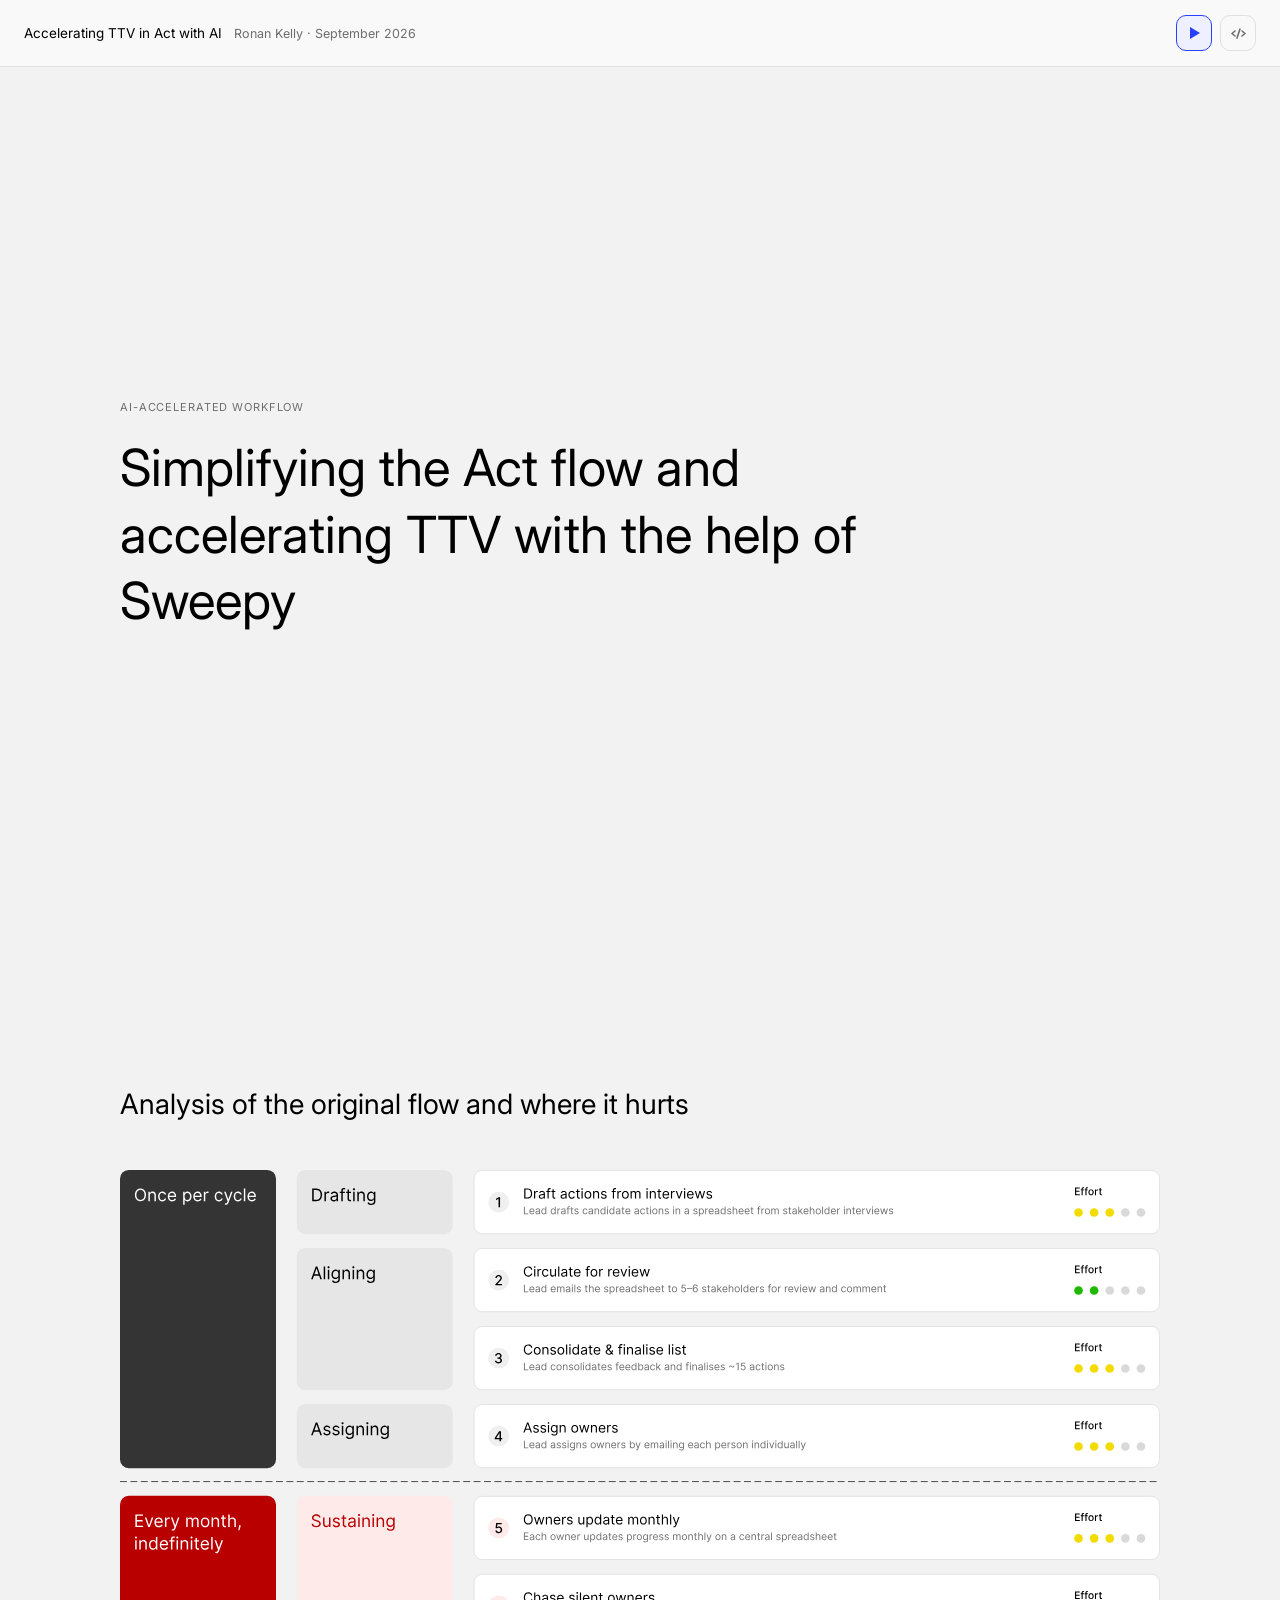
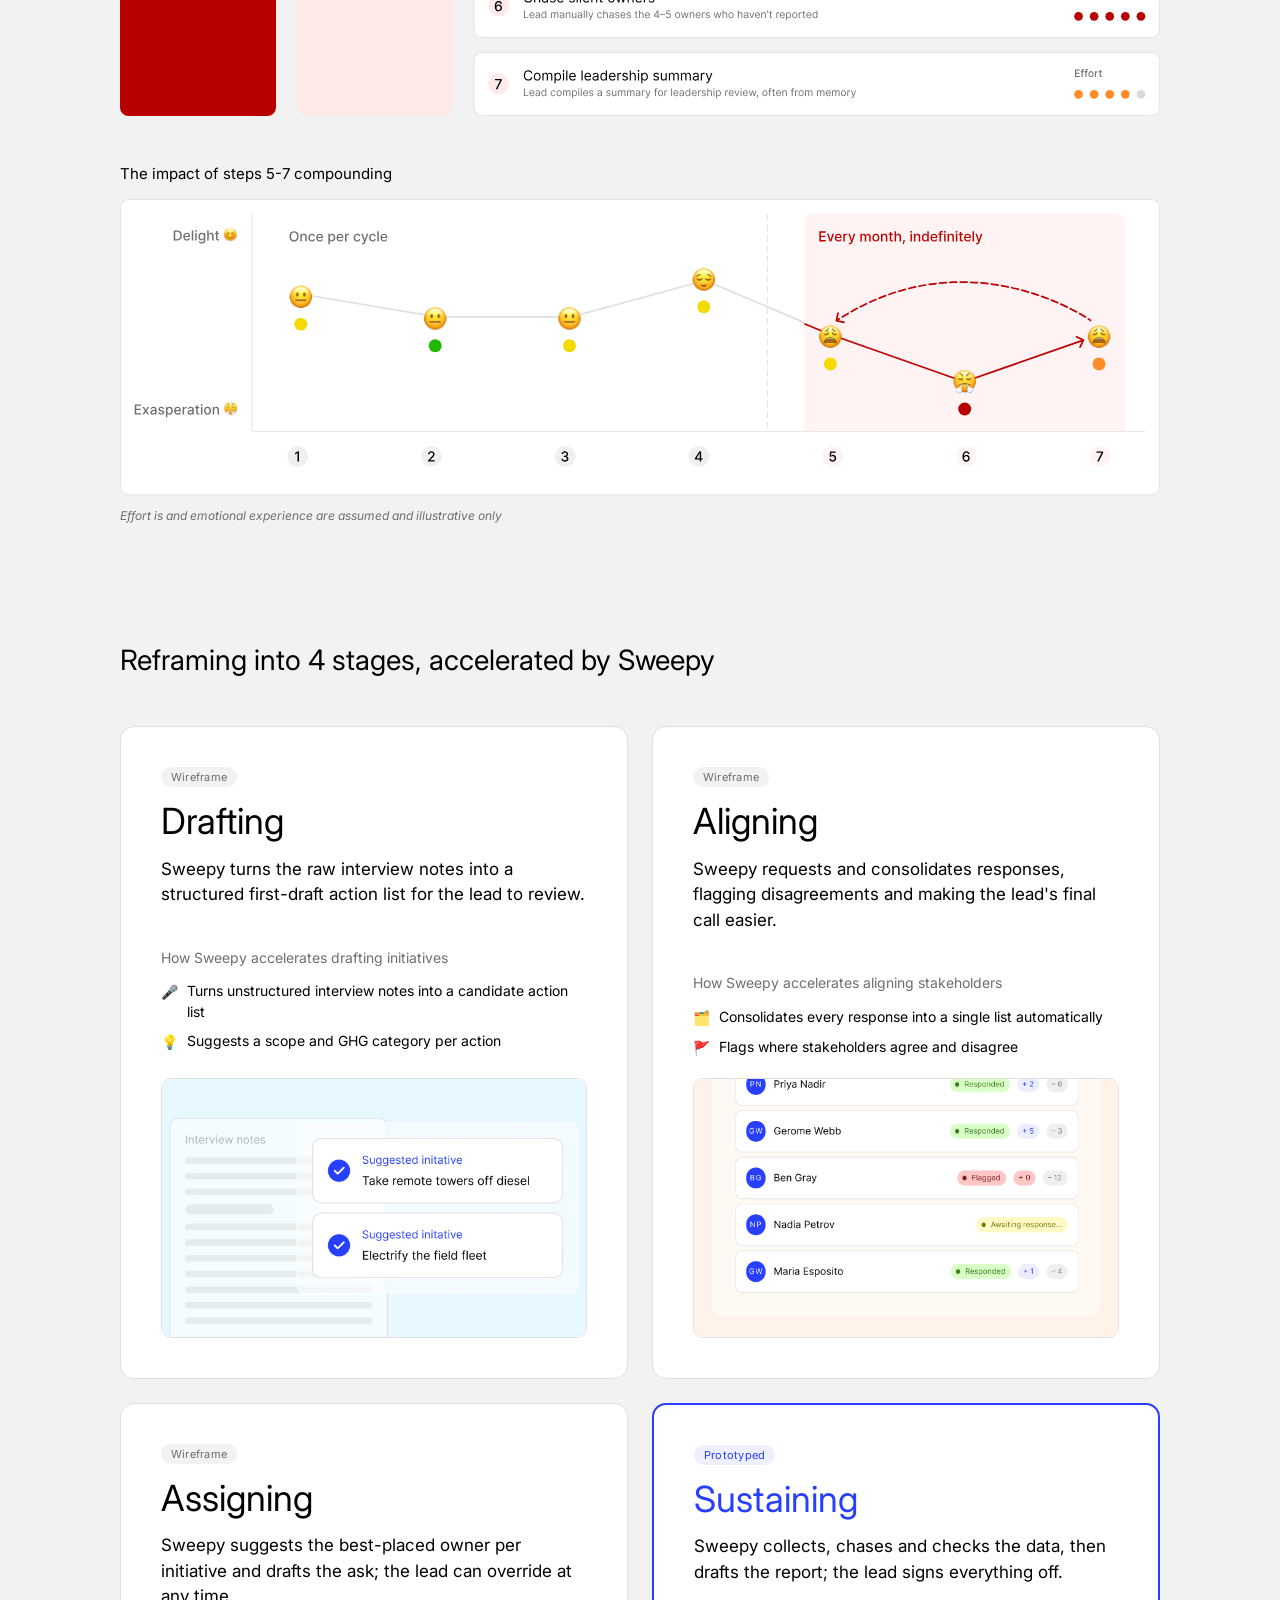
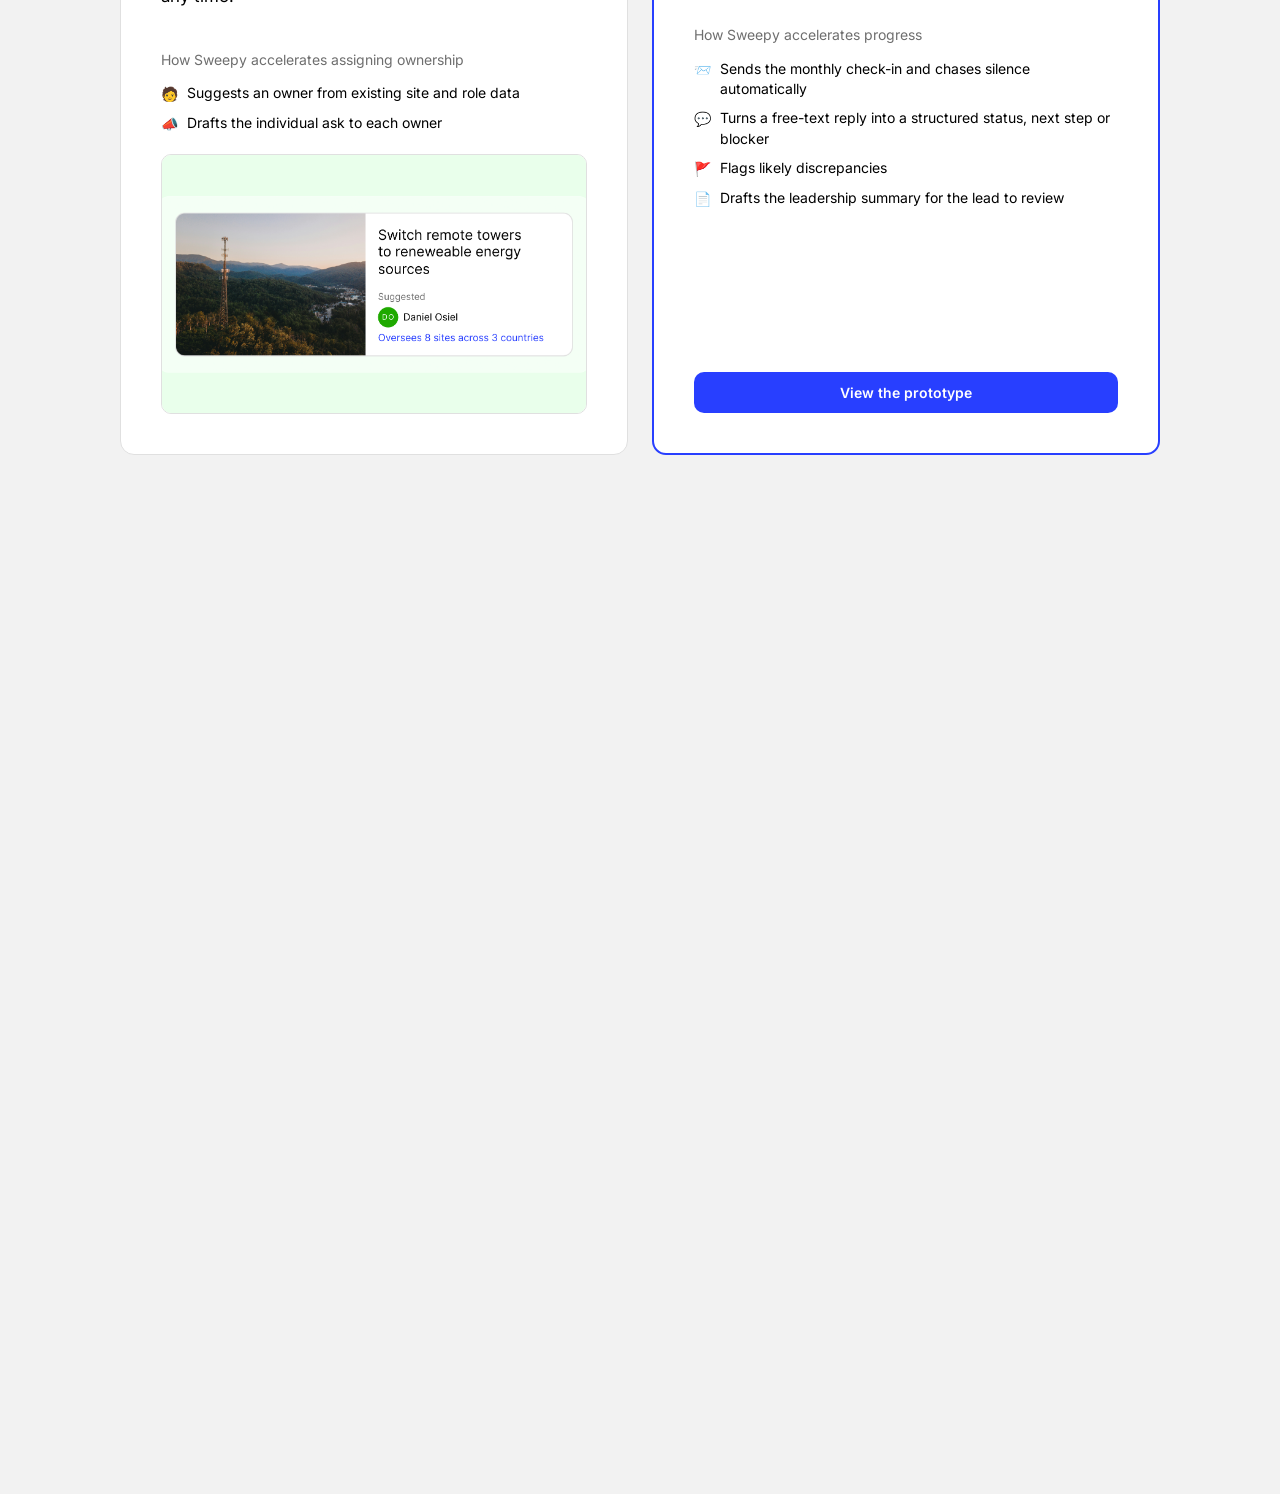
==== index.html @ 761dea65 "Show a too-small fallback for the prototype below 1050px The embedded prototype is a fixed two-colum" ====
<!DOCTYPE html>
<html lang="en">
<head>
<meta charset="UTF-8">
<meta name="viewport" content="width=device-width, initial-scale=1.0">
<title>Accelerating TTV in Act with AI</title>
<link rel="preconnect" href="https://fonts.googleapis.com">
<link rel="preconnect" href="https://fonts.gstatic.com" crossorigin>
<link href="https://fonts.googleapis.com/css2?family=Inter:ital,wght@0,400;0,500;0,700;1,400;1,700&display=swap" rel="stylesheet">
<link rel="stylesheet" href="css/act-view.css?v=fc20">
<style>
:root {
  --primary: #283fff;
  --primary-tint: #eef0ff;
  --black: #000;
  --text-subdued: #6e6e6e;
  --disabled: #bdbdbd;
  --border: #e0e0e0;
  --surface-subdued: #f2f2f2;
  --white: #fff;
  --grass-500: #008113;
  --crop-500: #9a6500;
  --fire-500: #b81f00;
  --fire-400: #ff4d2a;
  --fire-100: #fce6e2;
  --font: 'Inter', -apple-system, BlinkMacSystemFont, 'Helvetica Neue', Arial, sans-serif;
  --shadow-btn: 0 1px 2px rgba(0,0,0,.06);
  --shadow-pop: 0 16px 40px rgba(0,0,0,.10), 0 2px 8px rgba(0,0,0,.05);
  --header-h: 67px;
}

*, *::before, *::after { box-sizing: border-box; }
html { scroll-behavior: smooth; }
body {
  margin: 0;
  font-family: var(--font);
  color: var(--black);
  background: #f2f2f2;
  -webkit-font-smoothing: antialiased;
  padding-top: var(--header-h);
}
h1,h2,h3,h4,h5,h6 { margin: 0; font-weight: 400; }
p { margin: 0; }
ul, ol { margin: 0; padding: 0; }

/* ============================================================
   STICKY HEADER
============================================================ */
.site-header {
  position: fixed;
  top: 0; left: 0; right: 0;
  height: var(--header-h);
  background: #f9f9f9;
  border-bottom: 1px solid var(--border);
  z-index: 200;
  display: flex;
  align-items: center;
  justify-content: space-between;
  padding: 0 24px;
}
.header-left {
  display: flex;
  align-items: baseline;
  gap: 12px;
  min-width: 0;
}
.header-title {
  font-size: 13.5px;
  font-weight: 400;
  color: var(--black);
  white-space: nowrap;
}
.header-byline {
  font-size: 12.5px;
  color: var(--text-subdued);
  white-space: nowrap;
}
.header-right {
  display: flex;
  align-items: center;
  gap: 8px;
  flex: none;
}
.btn-icon {
  width: 36px;
  height: 36px;
  border-radius: 10px;
  border: 1.5px solid var(--border);
  background: transparent;
  color: var(--text-subdued);
  cursor: pointer;
  display: flex;
  align-items: center;
  justify-content: center;
  font-family: var(--font);
  transition: border-color .12s, background .12s, color .12s;
}
.btn-icon--active {
  border-color: var(--primary);
  color: var(--primary);
  background: var(--primary-tint);
}
.btn-icon--inactive {
  pointer-events: none;
  cursor: default;
}

/* ============================================================
   SECTION RHYTHM
============================================================ */
.section {
  padding: 120px 120px 120px;
}
.section-heading {
  font-size: 28px;
  line-height: 1.25;
  font-weight: 400;
  margin-bottom: 48px;
}
.eyebrow {
  font-size: 11px;
  font-weight: 400;
  letter-spacing: .08em;
  text-transform: uppercase;
  color: var(--text-subdued);
}

/* ============================================================
   HERO — 100vh, header is additive on top
============================================================ */
.section-hero {
  height: 100vh;
  display: flex;
  flex-direction: column;
  justify-content: center;
  padding-left: 120px;
  padding-right: 120px;
  overflow: hidden;
}
.hero-eyebrow {
  margin-bottom: 20px;
}
.hero-h1 {
  font-size: clamp(36px, 4vw, 58px);
  line-height: 1.3;
  font-weight: 400;
  max-width: 860px;
}
.hero-h1 em {
  font-style: italic;
}

/* ============================================================
   ANALYSIS SECTION
============================================================ */
.steps-grid {
  display: grid;
  grid-template-columns: 136px 1fr;
  gap: 10px 20px;
  align-items: stretch;
}

/* Swimlane blocks */
.swim-block {
  border-radius: 10px;
  padding: 14px 10px;
  display: flex;
  flex-direction: column;
  min-height: 0;
}
.swim-block--once {
  background: #1c1c1e;
  color: var(--white);
}
.swim-block--repeat {
  background: var(--fire-500);
  color: var(--white);
}
.swim-label {
  font-size: 10.5px;
  font-weight: 400;
  letter-spacing: .05em;
  text-transform: uppercase;
  line-height: 1.4;
  opacity: .85;
  margin-bottom: 8px;
}
.swim-subs {
  flex: 1;
  display: flex;
  flex-direction: column;
  gap: 4px;
}
.swim-sub {
  background: rgba(255,255,255,.13);
  border-radius: 6px;
  padding: 6px 8px;
  font-size: 11.5px;
  font-weight: 600;
  color: rgba(255,255,255,.9);
  display: flex;
  align-items: center;
}
.swim-sub--1 { flex: 1; }
.swim-sub--2 { flex: 2; }
.swim-sub--3 { flex: 3; }
.swim-sub--sustain {
  background: var(--fire-100);
  color: var(--fire-500);
}

/* Step list */
.step-col {
  display: flex;
  flex-direction: column;
  gap: 8px;
}
.step-row {
  display: grid;
  grid-template-columns: 26px 1fr auto;
  align-items: center;
  gap: 12px;
  padding: 14px 16px;
  border: 1px solid var(--border);
  border-radius: 10px;
  background: var(--white);
}
.step-num {
  width: 26px;
  height: 26px;
  border-radius: 999px;
  background: var(--surface-subdued);
  display: inline-flex;
  align-items: center;
  justify-content: center;
  font-size: 12px;
  font-weight: 400;
  flex: none;
}
.step-title {
  font-size: 13.5px;
  font-weight: 400;
  line-height: 1.3;
}
.step-desc {
  font-size: 12.5px;
  color: var(--text-subdued);
  margin-top: 2px;
  line-height: 1.4;
}
.step-effort {
  display: flex;
  flex-direction: column;
  align-items: flex-end;
  gap: 5px;
  flex: none;
}
.effort-label {
  font-size: 10px;
  font-weight: 400;
  letter-spacing: .06em;
  text-transform: uppercase;
  color: var(--text-subdued);
}
.effort-dots {
  display: flex;
  gap: 3px;
  align-items: center;
}
.ed {
  width: 8px;
  height: 8px;
  border-radius: 999px;
  display: inline-block;
}
.ed-empty { background: var(--disabled); }

/* Chart */
.chart-section { margin-top: 48px; }
.chart-heading {
  font-size: 15px;
  font-weight: 400;
  margin-bottom: 16px;
}
.chart-caption {
  font-size: 12px;
  color: var(--text-subdued);
  margin-top: 12px;
  font-style: italic;
}
.emotion-chart { width: 100%; height: auto; display: block; overflow: visible; }

/* ============================================================
   REFRAME SECTION
============================================================ */
.stage-cards {
  display: grid;
  grid-template-columns: repeat(2, 1fr);
  gap: 24px;
}
.stage-card {
  display: flex;
  flex-direction: column;
  gap: 14px;
  border: 1px solid var(--border);
  border-radius: 14px;
  padding: 40px;
  background: var(--white);
}
.stage-card--sustain {
  border-color: var(--primary);
  border-width: 2px;
}
.card-tag {
  display: inline-block;
  padding: 3px 10px;
  border-radius: 999px;
  font-size: 11px;
  font-weight: 400;
  letter-spacing: .02em;
  align-self: flex-start;
}
.card-tag--wireframe {
  background: var(--surface-subdued);
  color: var(--text-subdued);
}
.card-tag--prototyped {
  background: var(--primary-tint);
  color: var(--primary);
}
.card-title {
  font-size: 36px;
  font-weight: 400;
  line-height: 1.15;
}
.card-title--sustain { color: var(--primary); }
.card-desc {
  font-size: 17px;
  line-height: 1.5;
  color: var(--black);
}
.card-caption {
  font-size: 14px;
  color: var(--text-subdued);
  line-height: 1.4;
  margin-top: 26px; /* flex gap(14px) + 26px = 40px from description */
}
.accel-list {
  list-style: none;
  display: flex;
  flex-direction: column;
  gap: 9px;
  flex: 1;
}
.accel-list li {
  display: flex;
  align-items: flex-start;
  gap: 9px;
  font-size: 14px;
  line-height: 1.45;
}
.accel-list li .icon { flex: none; line-height: 1.5; }
.card-fragment {
  border: 1px solid var(--border);
  border-radius: 10px;
  overflow: hidden;
  width: 100%;
  height: 260px;
  margin-top: 6px; /* flex gap(14px) + 6px = 20px from accel-list */
}
.card-fragment img {
  width: 100%;
  height: 100%;
  object-fit: cover;
  object-position: top;
  display: block;
}
.btn-view-proto {
  font-family: var(--font);
  font-size: 14px;
  font-weight: 600;
  background: var(--primary);
  color: var(--white);
  border: none;
  border-radius: 10px;
  padding: 12px 20px;
  cursor: pointer;
  width: 100%;
  margin-top: auto;
  transition: filter .12s;
}
.btn-view-proto:hover { filter: brightness(1.12); }

/* ============================================================
   BROWSER CHROME CONTAINER
============================================================ */
.section-prototype {
  /* wider L/R padding narrows the browser; tighter top/bottom gives it more height */
  padding: calc(var(--header-h) + 24px) 100px 24px;
}
.browser-container {
  display: flex;
  flex-direction: column;
  border: 1px solid #c7cad1;
  border-radius: 14px;
  overflow: hidden;
  box-shadow: var(--shadow-pop), 0 0 30px rgba(0, 0, 0, 0.15);
  height: calc(100vh - var(--header-h) - 48px);
  will-change: transform, opacity;
}
@media (prefers-reduced-motion: reduce) {
  .browser-container {
    opacity: 1 !important;
    transform: none !important;
  }
}
.browser-chrome-bar {
  display: flex;
  align-items: center;
  gap: 12px;
  padding: 10px 16px;
  background: #ececee;
  border-bottom: 1px solid #d5d7db;
}
.traffic-lights { display: flex; gap: 7px; flex: none; }
.tdot {
  width: 11px;
  height: 11px;
  border-radius: 999px;
  display: inline-block;
}
.tdot-r { background: #ff5f56; }
.tdot-y { background: #ffbd2e; }
.tdot-g { background: #27c93f; }
.chrome-divider { width: 1px; height: 16px; background: #d5d7db; flex: none; }
.chrome-nav-btn {
  width: 26px;
  height: 26px;
  border-radius: 999px;
  border: none;
  background: transparent;
  color: #8a8d93;
  cursor: default;
  display: flex;
  align-items: center;
  justify-content: center;
  font-size: 13px;
  flex: none;
}
.chrome-url-bar {
  flex: 1;
  max-width: 400px;
  margin: 0 auto;
  background: var(--white);
  border: 1px solid #d5d7db;
  border-radius: 999px;
  padding: 5px 14px;
  font-size: 12px;
  color: var(--text-subdued);
  font-family: var(--font);
  display: flex;
  align-items: center;
  gap: 7px;
}
.chrome-actions {
  display: flex;
  align-items: center;
  gap: 2px;
  flex: none;
  color: #8a8d93;
}
.chrome-action-btn {
  width: 28px;
  height: 28px;
  display: flex;
  align-items: center;
  justify-content: center;
  border-radius: 6px;
  color: #8a8d93;
  font-size: 14px;
  cursor: default;
}
.browser-body-placeholder {
  flex: 1;
  min-height: 0;
  overflow-y: auto;
  background: #f6f6f7;
  width: 100%;
}

/* Too-small fallback: the prototype is a fixed two-column layout, so below 1050px
   we swap the browser chrome for an outlined box (same 14px rounding, 1px white
   outline, no fill) with a centred prompt. Toggled with .browser-container in the
   1050px media query below; the scroll-reveal JS also bails out at that width. */
.browser-toosmall {
  display: none;
  align-items: center;
  justify-content: center;
  text-align: center;
  height: calc(100vh - var(--header-h) - 48px);
  border: 1px solid #fff;
  border-radius: 14px;
  background: none;
  padding: 24px;
}
.browser-toosmall p {
  font-family: var(--font);
  font-weight: 400;
  font-size: 14px;
  color: #fff;
}
@media (max-width: 1050px) {
  .browser-container { display: none; }
  .browser-toosmall { display: flex; }
  .section-prototype { padding: calc(var(--header-h) + 24px) 24px 24px; }
}

/* Tighten the gap between analysis and reframe sections to half */
#section-analysis { padding-bottom: 60px; }
#section-reframe  { padding-top: 60px; }

/* Analysis image — cancel the section's horizontal padding so only the
   image's own internal whitespace acts as the visual margin */
.analysis-img {
  display: block;
  width: calc(100% + 240px);
  margin-left: -120px;
}
.section-img {
  display: block;
  width: 100%;
}

/* ============================================================
   RESPONSIVE
============================================================ */
@media (max-width: 1200px) {
  .section { padding: 80px 60px 80px; }
  .section-hero { padding-left: 60px; padding-right: 60px; }
  .analysis-img { width: calc(100% + 120px); margin-left: -60px; }
}
@media (max-width: 960px) {
  .section { padding: 60px 32px 60px; }
  .analysis-img { width: calc(100% + 64px); margin-left: -32px; }
  .section-hero { padding-left: 32px; padding-right: 32px; }
  .steps-grid { grid-template-columns: 1fr; }
  .swim-block { display: none; }
}
@media (max-width: 700px) {
  .stage-cards { grid-template-columns: 1fr; }
}
@media (max-width: 600px) {
  .header-byline { display: none; }
  .header-title { font-size: 12.5px; }
  .analysis-img { width: calc(100% + 40px); margin-left: -20px; }
  .section { padding: 48px 20px 48px; }
  .section-hero { padding-left: 20px; padding-right: 20px; }
}
</style>
</head>
<body>

<!-- ============================================================
     STICKY HEADER
============================================================ -->
<header class="site-header">
  <div class="header-left">
    <span class="header-title">Accelerating TTV in Act with AI</span>
    <span class="header-byline">Ronan Kelly · September 2026</span>
  </div>
  <div class="header-right">
    <button class="btn-icon btn-icon--active" id="btn-play" aria-label="Scroll to top">
      <svg width="14" height="14" viewBox="0 0 14 14" fill="currentColor">
        <polygon points="3,1 13,7 3,13"/>
      </svg>
    </button>
    <a href="repo.html" class="btn-icon" title="Repo" aria-label="View code repository">
      <svg width="15" height="15" viewBox="0 0 15 15" fill="none" stroke="currentColor" stroke-width="1.6" stroke-linecap="round" stroke-linejoin="round">
        <polyline points="4,5 1,7.5 4,10"/>
        <polyline points="11,5 14,7.5 11,10"/>
        <line x1="9" y1="3" x2="6" y2="12"/>
      </svg>
    </a>
  </div>
</header>

<!-- ============================================================
     HERO
============================================================ -->
<section class="section-hero">
  <p class="eyebrow hero-eyebrow">AI-accelerated workflow</p>
  <h1 class="hero-h1">Simplifying the Act flow and accelerating TTV with the help of Sweepy</h1>
</section>

<!-- ============================================================
     ANALYSIS OF THE ORIGINAL FLOW
============================================================ -->
<section class="section" id="section-analysis">
  <h2 class="section-heading">Analysis of the original flow and where it hurts</h2>
  <img src="build%20images/Swimlanes.svg" alt="Analysis of the original flow — swimlane and step list" class="section-img">

  <div class="steps-grid" style="display:none">

    <!-- Swimlane — Once per cycle (steps 1–4) -->
    <div class="swim-block swim-block--once">
      <div class="swim-label">Once per cycle</div>
      <div class="swim-subs">
        <div class="swim-sub swim-sub--1">Drafting</div>
        <div class="swim-sub swim-sub--2">Aligning</div>
        <div class="swim-sub swim-sub--1">Assigning</div>
      </div>
    </div>

    <!-- Steps 1–4 -->
    <div class="step-col">
      <div class="step-row">
        <span class="step-num">1</span>
        <div>
          <div class="step-title">Draft actions from interviews</div>
          <div class="step-desc">Lead drafts candidate actions in a spreadsheet from stakeholder interviews</div>
        </div>
        <div class="step-effort">
          <span class="effort-label">Effort</span>
          <div class="effort-dots">
            <span class="ed" style="background:var(--crop-500)"></span>
            <span class="ed" style="background:var(--crop-500)"></span>
            <span class="ed" style="background:var(--crop-500)"></span>
            <span class="ed ed-empty"></span>
            <span class="ed ed-empty"></span>
          </div>
        </div>
      </div>
      <div class="step-row">
        <span class="step-num">2</span>
        <div>
          <div class="step-title">Circulate for review</div>
          <div class="step-desc">Lead emails the spreadsheet to 5–6 stakeholders for review and comment</div>
        </div>
        <div class="step-effort">
          <span class="effort-label">Effort</span>
          <div class="effort-dots">
            <span class="ed" style="background:var(--grass-500)"></span>
            <span class="ed" style="background:var(--grass-500)"></span>
            <span class="ed ed-empty"></span>
            <span class="ed ed-empty"></span>
            <span class="ed ed-empty"></span>
          </div>
        </div>
      </div>
      <div class="step-row">
        <span class="step-num">3</span>
        <div>
          <div class="step-title">Consolidate &amp; finalise list</div>
          <div class="step-desc">Lead consolidates feedback and finalises ~15 actions</div>
        </div>
        <div class="step-effort">
          <span class="effort-label">Effort</span>
          <div class="effort-dots">
            <span class="ed" style="background:var(--crop-500)"></span>
            <span class="ed" style="background:var(--crop-500)"></span>
            <span class="ed" style="background:var(--crop-500)"></span>
            <span class="ed ed-empty"></span>
            <span class="ed ed-empty"></span>
          </div>
        </div>
      </div>
      <div class="step-row">
        <span class="step-num">4</span>
        <div>
          <div class="step-title">Assign owners</div>
          <div class="step-desc">Lead assigns owners by emailing each person individually</div>
        </div>
        <div class="step-effort">
          <span class="effort-label">Effort</span>
          <div class="effort-dots">
            <span class="ed" style="background:var(--grass-500)"></span>
            <span class="ed" style="background:var(--grass-500)"></span>
            <span class="ed ed-empty"></span>
            <span class="ed ed-empty"></span>
            <span class="ed ed-empty"></span>
          </div>
        </div>
      </div>
    </div>

    <!-- Swimlane — Every month, indefinitely (steps 5–7) -->
    <div class="swim-block swim-block--repeat">
      <div class="swim-label">Every month, indefinitely</div>
      <div class="swim-subs">
        <div class="swim-sub swim-sub--3 swim-sub--sustain">Sustaining</div>
      </div>
    </div>

    <!-- Steps 5–7 -->
    <div class="step-col">
      <div class="step-row">
        <span class="step-num">5</span>
        <div>
          <div class="step-title">Owners update monthly</div>
          <div class="step-desc">Each owner updates progress monthly on a central spreadsheet</div>
        </div>
        <div class="step-effort">
          <span class="effort-label">Effort</span>
          <div class="effort-dots">
            <span class="ed" style="background:var(--grass-500)"></span>
            <span class="ed" style="background:var(--grass-500)"></span>
            <span class="ed ed-empty"></span>
            <span class="ed ed-empty"></span>
            <span class="ed ed-empty"></span>
          </div>
        </div>
      </div>
      <div class="step-row">
        <span class="step-num">6</span>
        <div>
          <div class="step-title">Chase silent owners</div>
          <div class="step-desc">Lead manually chases the 4–5 owners who haven't reported</div>
        </div>
        <div class="step-effort">
          <span class="effort-label">Effort</span>
          <div class="effort-dots">
            <span class="ed" style="background:var(--fire-500)"></span>
            <span class="ed" style="background:var(--fire-500)"></span>
            <span class="ed" style="background:var(--fire-500)"></span>
            <span class="ed" style="background:var(--fire-500)"></span>
            <span class="ed" style="background:var(--fire-500)"></span>
          </div>
        </div>
      </div>
      <div class="step-row">
        <span class="step-num">7</span>
        <div>
          <div class="step-title">Compile leadership summary</div>
          <div class="step-desc">Lead compiles a summary for leadership review, often from memory</div>
        </div>
        <div class="step-effort">
          <span class="effort-label">Effort</span>
          <div class="effort-dots">
            <span class="ed" style="background:var(--fire-400)"></span>
            <span class="ed" style="background:var(--fire-400)"></span>
            <span class="ed" style="background:var(--fire-400)"></span>
            <span class="ed" style="background:var(--fire-400)"></span>
            <span class="ed ed-empty"></span>
          </div>
        </div>
      </div>
    </div>
  </div><!-- /steps-grid -->

  <!-- Compounding impact chart -->
  <div class="chart-section">
    <h3 class="chart-heading">The impact of steps 5-7 compounding</h3>

    <img src="build%20images/Chart.svg" alt="Compounding impact chart — emotion and effort across steps 1–7" class="section-img">
    <p class="chart-caption">Effort is and emotional experience are assumed and illustrative only</p>
  </div>
</section>

<!-- ============================================================
     REFRAMING INTO 4 STAGES
============================================================ -->
<section class="section" id="section-reframe">
  <h2 class="section-heading">Reframing into 4 stages, accelerated by Sweepy</h2>

  <div class="stage-cards">

    <!-- Drafting -->
    <div class="stage-card">
      <span class="card-tag card-tag--wireframe">Wireframe</span>
      <h3 class="card-title">Drafting</h3>
      <p class="card-desc">Sweepy turns the raw interview notes into a structured first-draft action list for the lead to review.</p>
      <p class="card-caption">How Sweepy accelerates drafting initiatives</p>
      <ul class="accel-list">
        <li><span class="icon">🎤</span><span>Turns unstructured interview notes into a candidate action list</span></li>
        <li><span class="icon">💡</span><span>Suggests a scope and GHG category per action</span></li>
      </ul>
      <div class="card-fragment">
        <img src="build%20images/Card%201.png" alt="Wireframe showing Sweepy turning interview notes into a draft action list" loading="lazy">
      </div>
    </div>

    <!-- Aligning -->
    <div class="stage-card">
      <span class="card-tag card-tag--wireframe">Wireframe</span>
      <h3 class="card-title">Aligning</h3>
      <p class="card-desc">Sweepy requests and consolidates responses, flagging disagreements and making the lead's final call easier.</p>
      <p class="card-caption">How Sweepy accelerates aligning stakeholders</p>
      <ul class="accel-list">
        <li><span class="icon">🗂️</span><span>Consolidates every response into a single list automatically</span></li>
        <li><span class="icon">🚩</span><span>Flags where stakeholders agree and disagree</span></li>
      </ul>
      <div class="card-fragment">
        <img src="build%20images/Card%202.png" alt="Wireframe showing Sweepy consolidating stakeholder responses" loading="lazy">
      </div>
    </div>

    <!-- Assigning -->
    <div class="stage-card">
      <span class="card-tag card-tag--wireframe">Wireframe</span>
      <h3 class="card-title">Assigning</h3>
      <p class="card-desc">Sweepy suggests the best-placed owner per initiative and drafts the ask; the lead can override at any time.</p>
      <p class="card-caption">How Sweepy accelerates assigning ownership</p>
      <ul class="accel-list">
        <li><span class="icon">🧑</span><span>Suggests an owner from existing site and role data</span></li>
        <li><span class="icon">📣</span><span>Drafts the individual ask to each owner</span></li>
      </ul>
      <div class="card-fragment">
        <img src="build%20images/Card%203.png" alt="Wireframe showing Sweepy suggesting owners and drafting assignment messages" loading="lazy">
      </div>
    </div>

    <!-- Sustaining — heroed -->
    <div class="stage-card stage-card--sustain">
      <span class="card-tag card-tag--prototyped">Prototyped</span>
      <h3 class="card-title card-title--sustain">Sustaining</h3>
      <p class="card-desc">Sweepy collects, chases and checks the data, then drafts the report; the lead signs everything off.</p>
      <p class="card-caption">How Sweepy accelerates progress</p>
      <ul class="accel-list">
        <li><span class="icon">📨</span><span>Sends the monthly check-in and chases silence automatically</span></li>
        <li><span class="icon">💬</span><span>Turns a free-text reply into a structured status, next step or blocker</span></li>
        <li><span class="icon">🚩</span><span>Flags likely discrepancies</span></li>
        <li><span class="icon">📄</span><span>Drafts the leadership summary for the lead to review</span></li>
      </ul>
      <button class="btn-view-proto" id="btn-view-proto">View the prototype</button>
    </div>

  </div><!-- /stage-cards -->
</section>

<!-- ============================================================
     BROWSER CHROME CONTAINER (empty — prototype to come)
============================================================ -->
<section class="section-prototype" id="section-prototype">
  <div class="browser-container" id="browser-container">

    <!-- Chrome bar — this is the element the IntersectionObserver watches -->
    <div class="browser-chrome-bar" id="chrome-bar">
      <div class="traffic-lights">
        <span class="tdot tdot-r"></span>
        <span class="tdot tdot-y"></span>
        <span class="tdot tdot-g"></span>
      </div>
      <div class="chrome-divider"></div>
      <!-- Sidebar toggle -->
      <button class="chrome-nav-btn" aria-label="Sidebar" tabindex="-1">
        <svg width="14" height="14" viewBox="0 0 14 14" fill="none" stroke="currentColor" stroke-width="1.5" stroke-linecap="round">
          <rect x="1" y="1" width="12" height="12" rx="2"/>
          <line x1="5" y1="1" x2="5" y2="13"/>
        </svg>
      </button>
      <!-- Back / Forward -->
      <button class="chrome-nav-btn" aria-label="Back" tabindex="-1">
        <svg width="12" height="12" viewBox="0 0 12 12" fill="none" stroke="currentColor" stroke-width="1.8" stroke-linecap="round" stroke-linejoin="round">
          <polyline points="8,2 4,6 8,10"/>
        </svg>
      </button>
      <button class="chrome-nav-btn" aria-label="Forward" tabindex="-1">
        <svg width="12" height="12" viewBox="0 0 12 12" fill="none" stroke="currentColor" stroke-width="1.8" stroke-linecap="round" stroke-linejoin="round">
          <polyline points="4,2 8,6 4,10"/>
        </svg>
      </button>
    </div><!-- /chrome-bar -->

    <!-- Act view mounts here (JS injects .act-view; this div is the scroll viewport) -->
    <div class="browser-body-placeholder" id="act-root" aria-label="Act view — high-fidelity prototype"></div>

  </div><!-- /browser-container -->

  <!-- Fallback shown below 1050px, where the fixed two-column prototype can't fit -->
  <div class="browser-toosmall" id="browser-toosmall">
    <p>Your browser is too small to view the prototype. Please make it bigger</p>
  </div>
</section>

<script>
(function () {
  'use strict';

  // 1. Play button — smooth scroll to top
  var btnPlay = document.getElementById('btn-play');
  if (btnPlay) {
    btnPlay.addEventListener('click', function () {
      window.scrollTo({ top: 0, behavior: 'smooth' });
    });
  }

  // 2. "View the prototype" button — smooth scroll to browser container
  var btnViewProto = document.getElementById('btn-view-proto');
  var browserContainer = document.getElementById('browser-container');
  var sectionProto = document.getElementById('section-prototype');
  if (btnViewProto && sectionProto) {
    btnViewProto.addEventListener('click', function () {
      window.scrollTo({ top: sectionProto.getBoundingClientRect().top + window.pageYOffset, behavior: 'smooth' });
    });
  }

  // 3. Scroll-driven reveal animation for browser container.
  //    Progress: 0 when container top hits viewport bottom, 1 when container is fully in view.
  var prefersReducedMotion = window.matchMedia
    ? window.matchMedia('(prefers-reduced-motion: reduce)').matches
    : false;

  if (browserContainer) {
    if (prefersReducedMotion) {
      browserContainer.style.opacity = '1';
      browserContainer.style.transform = 'none';
    } else {
      var wasInView = false;
      // Below 1050px the chrome is hidden and the too-small fallback shows instead;
      // skip the reveal maths (a display:none container reports a zero-height rect,
      // which would otherwise clamp progress to 1 and paint the whole page blue) and
      // hand the background back to the stylesheet default.
      var tooSmallMq = window.matchMedia('(max-width: 1050px)');
      function updateBrowserAnim() {
        if (tooSmallMq.matches) { document.body.style.backgroundColor = ''; return; }
        var rect = browserContainer.getBoundingClientRect();
        var vh = window.innerHeight;
        var progress = Math.min(1, Math.max(0, (vh - rect.top) / rect.height));

        // Browser chrome
        browserContainer.style.opacity = progress;
        browserContainer.style.transform =
          'translateY(' + (24 * (1 - progress)).toFixed(2) + 'px) rotateZ(' + (-2 * (1 - progress)).toFixed(3) + 'deg)';

        // Background: #f2f2f2 → #283FFF (rgb: 242,242,242 → 40,63,255)
        var r = Math.round(242 - 202 * progress);
        var g = Math.round(242 - 179 * progress);
        var b = Math.round(242 + 13 * progress);
        document.body.style.backgroundColor = 'rgb(' + r + ',' + g + ',' + b + ')';

        // Bidirectional signal to act-view.js — fires each time progress crosses the threshold
        if (progress >= 1 && !wasInView) {
          wasInView = true;
          document.dispatchEvent(new CustomEvent('av-browser-ready'));
        } else if (progress < 0.1 && wasInView) {
          wasInView = false;
          document.dispatchEvent(new CustomEvent('av-browser-reset'));
        }
      }

      var ticking = false;
      window.addEventListener('scroll', function () {
        if (!ticking) {
          requestAnimationFrame(function () {
            updateBrowserAnim();
            ticking = false;
          });
          ticking = true;
        }
      }, { passive: true });

      // Recompute when crossing the 1050px threshold (resize into/out of fallback)
      tooSmallMq.addEventListener('change', updateBrowserAnim);

      // Run immediately, then again after two frames to catch browser scroll-restoration
      updateBrowserAnim();
      requestAnimationFrame(function () {
        requestAnimationFrame(function () { updateBrowserAnim(); });
      });
    }
  }
}());
</script>

<!-- Act view — high-fidelity prototype (fills the browser chrome above) -->
<script src="js/act-view.js?v=fc20" defer></script>

</body>
</html>
---- css/act-view.css ----
/* ============================================================
   ACT VIEW — high-fidelity prototype
   All styles scoped under .act-view so they can't collide with
   the preamble page's global styles in index.html.
   Reference width 1440 (nav 56 + main 994 + panel 390); built
   fluid, anchored on 1440 per build-brief.md.
============================================================ */

.act-view {
  /* status (data/action axis) — Ronan's three confirmed hexes */
  --st-ready:   #0016D0;
  --st-blocked: #DC6800;
  --st-uptodate:#0F7200;
  /* polarity (change-vs-YTD) — a second, independent system */
  --pol-pos: #ff383c; /* +% = more emissions than target = worse = red */
  --pol-neg: #0F7200; /* -% = fewer than target = better = green */

  --av-primary: #283fff;
  --av-ink: #16181d;
  --av-sub: #6e6e6e;
  --av-line: #e6e7ea;
  --av-line-soft: #eef0f2;
  --av-bg: #f6f6f7;
  --av-white: #fff;

  --av-radius: 8px;
  --av-radius-sm: 8px;

  font-family: var(--font, 'Inter', system-ui, sans-serif);
  color: var(--av-ink);
  background: var(--av-bg);
  height: 100%;
  width: 100%;
  position: relative;   /* anchor for the wireframe destination overlay */
  -webkit-font-smoothing: antialiased;
}
.act-view *, .act-view *::before, .act-view *::after { box-sizing: border-box; }
.act-view button { font-family: inherit; }

/* ---------- overall 3-column layout ---------- */
.av-layout {
  display: flex;
  align-items: flex-start;
  height: 100%;
  overflow: hidden;
  background: var(--av-bg);
}

/* ---------- nav rail (56px, inert) ---------- */
.av-nav {
  flex: 0 0 56px;
  width: 56px;
  align-self: stretch;
  background: #f9f9f9;
  border-right: 1px solid #e0e0e0;
  display: flex;
  flex-direction: column;
  align-items: center;
  gap: 6px;
  padding: 14px 0;
  position: sticky;
  top: 0;
}
.av-nav .av-logo {
  width: 32px; height: 32px; border-radius: 8px;
  background: var(--av-primary);
  display: flex; align-items: center; justify-content: center;
  color: #fff; font-weight: 700; font-size: 15px;
  box-shadow: 0 1px 2px rgba(0,0,0,.12);
  margin-bottom: 8px;
  cursor: pointer;
}
.av-nav .av-nav-ico {
  width: 32px; height: 32px; border-radius: 8px;
  display: flex; align-items: center; justify-content: center;
  color: #9a9da3; cursor: default;
}
.av-nav .av-nav-ico.is-active { background: #fff; border: 1px solid var(--av-line); color: var(--av-primary); }
.av-nav .av-nav-ico.is-active svg { width: 18px; height: 18px; }
/* inert generic placeholder tiles */
.av-nav .av-nav-ph { width: 32px; height: 32px; border-radius: 8px; background: #f2f2f2; }
.av-nav .av-nav-div { width: 24px; height: 1px; background: var(--av-line); margin: 4px 0; }

/* ---------- main Act column ---------- */
.av-main {
  flex: 1 1 auto;
  min-width: 0;
  align-self: stretch;
  overflow-y: auto;
  padding: 28px 32px 56px;
  display: flex;
  flex-direction: column;
  gap: 22px;
  background: #f2f2f2;
  border-right: 1px solid #e0e0e0;
}
.av-page-title { font-size: 26px; font-weight: 700; letter-spacing: -.01em; }
/* one source of truth for the section headings that sit ABOVE a card/gallery
   (chart heading + "Initiatives") — keeps the two visually identical. */
.av-section-title { font-size: 18px; font-weight: 700; letter-spacing: -.005em; }

/* ---------- act panel: wraps the chart card + monthly reports tile.
   .av-init-panel wraps the initiatives gallery in the SAME box style
   (bg, outline, radius, padding, spacing) — one source of truth. ---------- */
.av-act-panel,
.av-init-panel {
  display: flex;
  flex-direction: column;
  gap: 16px;
  background: #f9f9f9;
  border: 1px solid #e0e0e0;
  border-radius: 8px;
  padding: 16px;
}

/* ---------- chart card ---------- */
.av-chart-card {
  background: var(--av-white);
  border: 1px solid var(--av-line);
  border-radius: var(--av-radius);
  /* equal top/side padding so the stat overlay's inset from the top edge matches
     its inset from the side edge (both = 20px) */
  padding: 20px 20px 12px;
}
.av-chart-wrap { position: relative; }
.av-chart-stats {
  position: absolute; top: 0; left: 0; z-index: 2; pointer-events: none;
}
/* tight line-height so the headline hugs the top edge (no extra leading gap) */
.av-stat-total { font-size: 16px; line-height: 20px; font-weight: 700; }
.av-stat-sub { margin-top: 3px; font-size: 12px; line-height: 16px; display: flex; gap: 10px; align-items: baseline; }
.av-stat-count { color: var(--av-ink); }
.av-stat-vs { font-weight: 400; }
.av-chart-svg { display: block; width: 100%; height: 260px; overflow: visible; }
.av-grid-line { stroke: #f4f4f4; stroke-width: 1; }
.av-grid-label { fill: #000; opacity: .5; font-size: 10px; }
.av-x-label { fill: #000; opacity: .5; font-size: 9.5px; letter-spacing: -.01em; text-anchor: middle; }
.av-x-label.is-hi { opacity: 1; font-weight: 600; }
/* line hierarchy: Actual (ink, heaviest) is the story; Target (blue) is the
   quieter reference; Forecast (dashed, faded, hollow markers) recedes most. */
.av-line-actual { fill: none; stroke: var(--av-ink); stroke-width: 1; stroke-linejoin: round; stroke-linecap: round; }
.av-line-target { fill: none; stroke: var(--av-primary); stroke-width: 1; stroke-linejoin: round; stroke-linecap: round; }
.av-line-forecast { fill: none; stroke: var(--av-ink); stroke-width: 1; stroke-dasharray: 4 4; opacity: .55; stroke-linejoin: round; stroke-linecap: round; }
.av-overage { fill: url(#av-overage-grad); stroke: none; }
/* delta: per-month dashed vertical connector between target and actual/forecast */
.av-delta-line { stroke: #ff383c; stroke-width: 1.5; opacity: .5; stroke-dasharray: 3 2; }
/* month markers: white fill, outline in the series colour at the line's weight (1px) */
.av-pt { fill: #fff; stroke-width: 1; }
.av-pt-actual { stroke: var(--av-ink); }
.av-pt-target { stroke: var(--av-primary); }
.av-pt-forecast { fill: #fff; stroke: var(--av-ink); stroke-width: 1; opacity: .7; }

/* "Now" boundary at the actual/forecast handoff */
.av-now-line { stroke: #c2c5cc; stroke-width: 1; stroke-dasharray: 3 3; }
.av-now-label { fill: #9a9da3; font-size: 9px; letter-spacing: .06em; text-transform: uppercase; }

/* legend — small, quiet, top-right; line-swatches (not boxes) matching strokes */
.av-legend {
  position: absolute; top: 0; right: 0; z-index: 3; pointer-events: none;
  display: flex; gap: 14px;
  background: rgba(255,255,255,.82); border-radius: 8px; padding: 3px 8px;
}
.av-legend .av-lg { display: inline-flex; align-items: center; gap: 2px; font-size: 11px; color: var(--av-sub); }
.av-legend .av-lg svg { display: block; overflow: visible; }
/* Narrow container (set by the chart JS via VBW, not the viewport): the legend can
   no longer sit top-right beside the stat block without overlapping it, so it drops
   to its own wrapped row directly under the headline. The chart's mT grows to match. */
.av-chart-narrow .av-legend {
  top: 46px; right: auto; left: 0;
  flex-wrap: wrap; gap: 6px 14px;
  max-width: 100%;
  background: transparent; padding: 0;
}

/* chart hover furniture */
.av-hover-guide { stroke: #c7cad1; stroke-width: 1; stroke-dasharray: 3 3; }
.av-hover-dot { stroke: #fff; stroke-width: 2; }
.av-tooltip {
  position: absolute; z-index: 5; pointer-events: none;
  background: #fff; border: 1px solid var(--av-line);
  border-radius: 8px; box-shadow: 0 8px 24px rgba(0,0,0,.10);
  padding: 8px 10px; font-size: 11.5px; min-width: 168px;
  transform: translate(-50%, -110%); opacity: 0; transition: opacity .08s;
}
.av-tooltip.is-on { opacity: 1; }
.av-tt-month { font-size: 10px; color: var(--av-sub); margin-bottom: 4px; text-transform: uppercase; letter-spacing: .04em; }
.av-tt-row { display: flex; align-items: center; gap: 6px; line-height: 1.5; }
.av-tt-row .dot { width: 7px; height: 7px; border-radius: 50%; flex: none; }
.av-tt-row .lbl { color: var(--av-sub); }
.av-tt-row .val { font-weight: 700; margin-left: auto; white-space: nowrap; }

/* ---------- report tile (4-state) ---------- */
.av-report-tile {
  display: flex; align-items: center; gap: 16px;
  position: relative;            /* anchor for the hover arrow */
  height: 105px;
  overflow: hidden;              /* clips the globe where it bleeds off the bottom */
  background: #f2f2f2;
  border: 1px solid #e0e0e0;
  border-radius: var(--av-radius);
  padding: 14px 40px;
  transition: border-color .2s, background .2s;
}
/* Hover (only when not already in the ready state) */
.av-report-tile:not(.is-ready):hover { background: #eff0ff; border-color: #bac1ff; }
/* Ready — blue border on the whole card */
.av-report-tile.is-ready { background: #f9f9f9; border-color: var(--av-primary); }
.av-report-globe {
  flex: none; width: 83px; height: 112px; border-radius: 8px;
  align-self: flex-start;        /* anchor to top (keeps the card's top padding); bottom bleeds off */
  border: 1px solid var(--av-line); background: #f9f9f9;
  display: flex; align-items: flex-start; justify-content: center; color: #8b8e94;
  padding-top: 21px;             /* icon offset from the top of the box */
  transition: background .2s, color .2s, border-color .2s;
}
/* hover: card fills light blue, so the globe box goes white (keeps its blue outline) */
.av-report-tile:not(.is-ready):hover .av-report-globe {
  background: #fff; border-color: #bac1ff; color: var(--av-primary);
}
.av-report-tile.is-ready .av-report-globe {
  background: #eff0ff; border-color: #bac1ff; color: var(--av-primary);
}
/* hover affordance: blue arrow eases + fades in from the right, 40px from the edge */
.av-report-arrow {
  position: absolute; right: 40px; top: 50%;
  transform: translate(12px, -50%);   /* starts further right, off toward the edge */
  opacity: 0;
  color: var(--av-primary);
  pointer-events: none;
  display: flex;
  transition: opacity .2s ease, transform .2s ease;   /* eases/fades out on un-hover too */
}
.av-report-tile:hover .av-report-arrow { opacity: 1; transform: translate(0, -50%); }
.av-report-mid { flex: 1 1 auto; min-width: 0; }
.av-report-title { font-size: 16px; line-height: 28px; font-weight: 700; }
.av-report-cycle { font-size: 12px; line-height: 20px; color: var(--av-sub); margin-top: 1px; }
.av-report-chip {
  display: inline-flex; align-items: center; gap: 6px;
  font-size: 12px; font-weight: 600; padding: 5px 11px; border-radius: 999px;
  white-space: nowrap;
}
/* cycle label + chip share a row; chip sits to the right of the label */
.av-report-cycle-row { display: flex; align-items: center; gap: 10px; margin-top: 1px; }
.av-report-cycle-row .av-report-cycle { margin-top: 0; }
.av-report-chip .dot { width: 7px; height: 7px; border-radius: 50%; flex: none; }
.chip-awaiting { background: transparent; border: 1px solid #e0e0e0; color: var(--av-sub); font-weight: 400; }
.chip-awaiting .dot { background: var(--av-sub); }
.chip-progress { background: #eff0ff; color: var(--av-primary); }
.chip-ready { background: var(--av-primary); color: #fff; }
.av-spinner {
  width: 11px; height: 11px; border-radius: 50%;
  border: 2px solid rgba(40,63,255,.35); border-top-color: var(--av-primary);
  animation: av-spin .7s linear infinite; flex: none;
}
@keyframes av-spin { to { transform: rotate(360deg); } }
.av-btn-outline {
  border: 1px solid var(--av-line); background: #fff; color: var(--av-ink);
  font-size: 12px; font-weight: 400; padding: 8px 14px; border-radius: 8px;
  cursor: pointer; white-space: nowrap; flex: none;
}
.av-btn-outline:hover { background: #f6f6f7; }

/* ---------- initiatives grid ---------- */
.av-init-head { display: flex; align-items: center; justify-content: space-between; }
.av-add-btn {
  display: inline-flex; align-items: center; gap: 6px;
  border: 1px solid var(--av-line); background: #fff; color: var(--av-ink);
  font-size: 12px; font-weight: 400; padding: 8px 12px; border-radius: 8px; cursor: default;
}
.av-new-action-btn {
  display: inline-flex; align-items: center; gap: 6px;
  border: none; background: var(--av-primary); color: #fff;
  font-size: 12px; font-weight: 500; padding: 8px 14px; border-radius: 8px; cursor: default;
  white-space: nowrap; flex: none; font-family: inherit;
}
.av-grid {
  display: grid;
  grid-template-columns: repeat(3, 1fr);
  gap: 16px;
}
.av-card {
  background: var(--av-white);
  border: 1px solid var(--av-line);
  border-radius: var(--av-radius);
  overflow: hidden;
  cursor: pointer;
  display: flex; flex-direction: column;
  transition: box-shadow .14s, transform .14s;
}
.av-card:hover { box-shadow: 0 6px 20px rgba(0,0,0,.08); transform: translateY(-1px); }
.av-card-photo {
  position: relative; height: 96px; background: #e9eaec center/cover no-repeat;
}
.av-card-photo::after { content:""; position:absolute; inset:0; background: rgba(0,0,0,.04); }
.av-scope-chip {
  position: absolute; top: 7px; right: 16px; z-index: 1;
  background: #fff; color: #000; font-size: 12px; font-weight: 400;
  padding: 2px 8px; border-radius: 8px; box-shadow: 0 1px 3px rgba(0,0,0,.14);
}
.av-card-body { padding: 12px 13px 14px; display: flex; flex-direction: column; gap: 5px; flex: 1; }
.av-status { display: inline-flex; align-items: center; gap: 6px; font-size: 14px; font-weight: 600; }
.av-status .dot { width: 7px; height: 7px; border-radius: 50%; flex: none; }
.st-ready    { color: var(--st-ready); }    .st-ready .dot    { background: var(--st-ready); }
.st-blocked  { color: var(--st-blocked); }  .st-blocked .dot  { background: var(--st-blocked); }
.st-uptodate { color: var(--st-uptodate); } .st-uptodate .dot { background: var(--st-uptodate); }
/* Initiative card overrides: smaller, regular weight */
.av-card .av-status { font-size: 12px; font-weight: 400; }
.av-card-title { font-size: 16px; font-weight: 700; line-height: 22px; }
/* Spacer pushes footer to bottom; gap: 5px on parent means 5+22+5 = 32px min gap */
.av-card-spacer { flex: 1; min-height: 22px; }
.av-card-owner { font-size: 12px; line-height: 18px; color: #858585; }
.av-card-change { font-size: 12px; line-height: 18px; font-weight: 400; color: var(--av-ink); }
.pol-pos { color: var(--pol-pos); }
.pol-neg { color: var(--pol-neg); }

/* ============================================================
   AGENT PANEL (390px)
============================================================ */
.av-panel {
  flex: 0 0 390px; width: 390px; align-self: stretch;
  position: relative;
  overflow: hidden;
  background: #f9f9f9;
}

/* ---- panel slide layout ---- */
.av-panel-list-side {
  position: absolute; inset: 0;
  overflow-y: auto;
  padding: 20px 20px 40px;
  background: #f9f9f9;
}
.av-panel-detail-side {
  position: absolute; inset: 0;
  background: #f9f9f9;
}

/* ---- card detail header ---- */
.av-dh {
  height: 148px;
  position: relative;
  overflow: hidden;
}
.av-dh-img {
  position: absolute; inset: 0;
  background: #e9eaec center/cover no-repeat;
}
.av-dh-img::after {
  content: '';
  position: absolute; inset: 0;
  background: linear-gradient(to bottom, rgba(0,0,0,.22) 0%, rgba(0,0,0,.05) 60%, rgba(0,0,0,.12) 100%);
}
.av-dh-back {
  position: absolute; top: 20px; left: 20px; z-index: 2;
  width: 40px; height: 40px; border-radius: 50%;
  background: #fff; border: 1px solid #e0e0e0;
  box-shadow: 0 0 4px rgba(0,0,0,.10);
  display: flex; align-items: center; justify-content: center;
  cursor: pointer; color: var(--av-ink); padding: 0; font-family: inherit;
}
.av-dh-back:hover { background: #f4f4f4; }
.av-dh-scope {
  position: absolute; top: 20px; right: 20px; z-index: 2;
  background: #fff; border-radius: 8px;
  padding: 4px 8px; font-size: 14px; font-weight: 400; line-height: 20px;
}

/* ---- card detail body (scrollable) ---- */
.av-detail-body {
  position: absolute;
  inset: 148px 0 0 0;
  overflow-y: auto;
  padding: 20px 20px 190px;
  display: flex; flex-direction: column;
}
.av-detail-meta { display: flex; flex-direction: column; gap: 5px; margin-bottom: 28px; }
.av-detail-meta .av-status { font-size: 12px; font-weight: 400; }
.av-detail-action-title { font-size: 18px; font-weight: 700; line-height: 1.4; }
.av-detail-owner-text { font-size: 12px; color: #858585; }

/* ---- agent intro typing ---- */
.av-intro-block { font-size: 14px; line-height: 1.57; color: var(--av-ink); }
.av-intro-cursor {
  display: inline-block; width: 1.5px; height: 1.05em;
  background: var(--av-ink); vertical-align: text-bottom; margin-left: 1px;
  animation: av-blink .7s step-end infinite;
}
@keyframes av-blink { 50% { opacity: 0; } }

/* ---- summary section (fades in after typing) ---- */
.av-detail-summary { opacity: 0; transition: opacity .45s ease; margin-top: 24px; }
.av-detail-summary.is-visible { opacity: 1; }
.av-summary-divider { height: 1px; background: var(--av-line); margin-bottom: 20px; }
.av-summary-heading { font-size: 14px; font-weight: 600; color: var(--av-ink); margin-bottom: 16px; }

/* ---- conversation timeline ---- */
.av-timeline { display: flex; flex-direction: column; }
.av-tl-row { display: flex; gap: 10px; }
.av-tl-track { display: flex; flex-direction: column; align-items: center; width: 7px; flex: none; }
.av-tl-track--first { padding-top: 4px; }
.av-tl-dot { width: 7px; height: 7px; border-radius: 50%; flex: none; }
.av-tl-dot--sweepy { background: #888; }
.av-tl-dot--user { background: #888; }
.av-tl-dot--noreply { background: #e54b2a; }
/* flex-grow connector (below dot) */
.av-tl-line { width: 1px; flex: 1; min-height: 8px; background: #cbcbcb; }
/* fixed-height connector above the dot on mid/event rows — 26px pins dot to label */
.av-tl-line--fixed { width: 1px; height: 26px; flex: none; background: #cbcbcb; }
.av-tl-content { flex: 1; min-width: 0; display: flex; flex-direction: column; gap: 8px; }
.av-tl-content--first { padding: 0 0 20px; }
.av-tl-content--mid { padding: 22px 0 20px; }
.av-tl-content--event { padding: 22px 0 4px; }
.av-tl-noreply { color: #888; }
.av-tl-noreply-label { color: #e54b2a; font-weight: 700; }
.av-tl-noreply-body { color: #888; font-style: italic; }
.av-tl-meta { font-size: 12px; color: #666; line-height: 1.2; }
.av-tl-meta b { font-weight: 700; }
.av-tl-text { font-size: 12px; line-height: 1.6; color: var(--av-ink); }
.av-tl-event-label { font-size: 12px; color: #666; }
.av-tl-event-label b { font-weight: 700; }
.av-tl-content .av-callout { margin-top: 0; }

/* ---- file card (spreadsheet attachment in timeline) ---- */
.av-file-card { display: flex; align-items: stretch; background: #f2f2f2; border: 1px solid #e0e0e0; border-radius: 6px; overflow: hidden; }
.av-file-card-thumb { width: 55px; flex: none; background: #f9f9f9; border-right: 1px solid #e0e0e0; display: flex; align-items: center; justify-content: center; color: #6e6e6e; padding: 12px; }
.av-file-card-info { flex: 1; min-width: 0; padding: 14px 16px; display: flex; flex-direction: column; justify-content: center; gap: 6px; }
.av-file-card-name { font-size: 13px; font-weight: 700; line-height: 1.3; word-break: break-word; }
.av-file-card-type { font-size: 11px; color: #666; }

/* ---- detail action ---- */
.av-detail-action { margin-top: 16px; }

/* ---- pinned message input bar ---- */
.av-detail-input-bar {
  position: absolute; bottom: 0; left: 0; right: 0;
  padding: 40px 10px 12px;
  background: linear-gradient(to bottom, rgba(249,249,249,0) 0%, #f9f9f9 55%);
  pointer-events: none;
}
.av-detail-input-bar > * { pointer-events: auto; }
.av-detail-input-box {
  background: #fff; border: 1px solid #e5e5e5; border-radius: 10px;
  box-shadow: 0 0 5px rgba(0,0,0,.18);
  padding: 20px; font-size: 14px; color: rgba(0,0,0,.45);
  font-family: var(--font, 'Inter', system-ui, sans-serif);
  min-height: 96px; display: flex; align-items: flex-start;
}
.av-sweepy {
  width: 74px; height: 74px; margin: 4px auto 14px;
  border-radius: 50%; background: #fff;
  display: flex; align-items: center; justify-content: center; overflow: hidden;
}
.av-tabbar {
  display: flex; gap: 2px; background: #ececee; border-radius: 999px;
  padding: 4px; margin: 0 auto 18px; max-width: 300px;
}
.av-tab {
  flex: 1; height: 40px; border: none; background: transparent; border-radius: 999px;
  color: #4a4d53; cursor: pointer; display: flex; align-items: center; justify-content: center;
  transition: background .15s, box-shadow .15s;
}
.av-tab.is-active { background: #fff; box-shadow: 0 1px 3px rgba(0,0,0,.10); color: var(--av-ink); }
.av-tab:not(.is-active):hover { background: rgba(0,0,0,.05); }

/* paginated For You surface */
.av-pages { position: relative; }
.av-page { }
.av-panel-h { font-size: 16px; line-height: 32px; font-weight: 700; }
.av-panel-sub { font-size: 12px; line-height: 18px; color: var(--av-sub); margin: 5px 0 14px; }

/* For You card entrance animation */
@keyframes av-card-in {
  from { opacity: 0; transform: translateY(10px); }
  to   { opacity: 1; transform: translateY(0); }
}
.av-fy-row.av-fy-pre { opacity: 0; }
.av-fy-row.is-animating {
  animation: av-card-in 240ms cubic-bezier(0.22, 1, 0.36, 1) both;
}

/* For You list rows */
.av-fy-list { display: flex; flex-direction: column; gap: 10px; }
.av-fy-row {
  border: 1px solid var(--av-line); border-radius: var(--av-radius);
  background: #fff; padding: 13px 14px; cursor: pointer;
  position: relative;
  transition: box-shadow .14s, border-color .14s;
}
.av-fy-row:hover { box-shadow: 0 4px 14px rgba(0,0,0,.06); border-color: #dcdee2; }
.av-fy-row .av-status { margin-bottom: 6px; font-size: 12px; font-weight: 400; }
.av-fy-title { font-size: 14px; font-weight: 700; line-height: 24px; }
.av-fy-owner { font-size: 12px; line-height: 18px; color: var(--av-sub); margin-top: 3px; }
/* For You card hover arrow — matches report tile animation, card-outline grey */
.av-fy-arrow {
  position: absolute; right: 14px; top: 50%;
  transform: translate(8px, -50%);
  opacity: 0;
  color: #c7c9cf;
  pointer-events: none;
  display: flex;
  transition: opacity .2s ease, transform .2s ease;
}
.av-fy-row:hover .av-fy-arrow { opacity: 1; transform: translate(0, -50%); }

/* Report-ready For You card */
.av-fy-row.is-report {
  display: flex; flex-direction: column; gap: 5px;
  border: none; background: transparent; padding: 0;
}
.av-fy-row.is-report:hover { box-shadow: none; border-color: transparent; }
.av-fy-report-inner {
  border: 1px solid var(--av-line);
  border-radius: 6px;
  height: 86px;
  overflow: hidden;
  display: flex;
  gap: 16px;
  padding: 0 16px;
  background: transparent;
  transition: border-color .14s, background .14s;
}
.av-fy-row.is-report:hover .av-fy-report-inner {
  border-color: var(--av-primary);
  background: #fff;
}
.av-fy-report-icon-box {
  flex: none;
  width: 83px;
  height: 67px;
  align-self: flex-end;
  background: #eff0ff;
  border-top: 1px solid #bac1ff;
  border-right: 1px solid #bac1ff;
  border-top-left-radius: 5px;
  border-top-right-radius: 5px;
  display: flex;
  align-items: center;
  justify-content: center;
  color: var(--av-primary);
}
.av-fy-report-content {
  flex: 1; min-width: 0;
  display: flex; flex-direction: column;
  justify-content: center;
  gap: 2px;
}
.av-fy-report-status {
  display: inline-flex; align-items: center; gap: 6px;
  font-size: 12px; font-weight: 400; color: var(--st-ready);
}
.av-fy-report-status .dot {
  width: 7px; height: 7px; border-radius: 50%;
  background: var(--st-ready); flex: none;
}
.av-fy-report-title { font-size: 14px; font-weight: 700; line-height: 1.3; color: var(--av-ink); }
.av-fy-report-goal { display: flex; align-items: center; gap: 5px; }
.av-fy-report-goal span { font-size: 10px; font-weight: 500; color: #858585; line-height: 1; }

/* cleared state */
.av-cleared { text-align: center; padding: 60px 20px; }
.av-cleared .big { font-size: 17px; font-weight: 700; margin-bottom: 6px; }
.av-cleared .small { font-size: 13.5px; color: var(--av-sub); }
.av-cleared .mark { font-size: 34px; margin-bottom: 12px; }

/* ---------- For You detail (drill-in) ---------- */
.av-back {
  border: none; background: transparent; cursor: pointer; color: var(--av-ink);
  width: 32px; height: 32px; display: flex; align-items: center; justify-content: center;
  margin: 0 0 8px -6px; border-radius: 8px;
}
.av-back:hover { background: #ececee; }
.av-detail-status { margin-bottom: 6px; }
.av-detail-title { font-size: 21px; font-weight: 700; line-height: 1.25; }
.av-detail-owner { font-size: 13.5px; color: var(--av-sub); margin-top: 4px; padding-bottom: 14px; border-bottom: 1px solid var(--av-line); }

.av-thread { display: flex; flex-direction: column; }
.av-msg { padding: 14px 0; border-bottom: 1px dashed var(--av-line); }
.av-msg:last-child { border-bottom: none; }
.av-msg-meta { font-size: 12px; color: var(--av-sub); margin-bottom: 5px; }
.av-msg-meta b { color: var(--av-ink); font-weight: 700; }
.av-msg-text { font-size: 14px; line-height: 1.5; }

/* file attachment chip */
.av-file {
  display: flex; align-items: center; gap: 10px; margin-top: 10px;
  border: 1px solid var(--av-line); border-radius: 8px; padding: 10px 12px; background: #fafafa;
}
.av-file-ico { width: 30px; height: 30px; flex: none; color: #6e6e6e; display:flex; align-items:center; justify-content:center; }
.av-file-name { font-size: 13px; font-weight: 700; word-break: break-all; }
.av-file-cap { font-size: 11.5px; color: var(--av-sub); }

/* callouts */
.av-callout { border-radius: 8px; padding: 14px; margin-top: 14px; }
.av-callout-head { display: flex; align-items: center; gap: 8px; font-weight: 700; font-size: 12px; margin-bottom: 6px; }
.av-callout-body { font-size: 12px; line-height: 1.5; }
.callout-pass { background: #e7f6e9; }
.callout-pass .av-callout-head { color: #0f7200; }
.callout-know { background: #f1f1f2; }
.callout-know .av-callout-head { color: var(--av-ink); }
.callout-blocked { background: #fdefe1; }
.callout-blocked .av-callout-head { color: var(--st-blocked); }

/* action buttons */
.av-action { margin-top: 18px; }
.av-btn-primary {
  width: 100%; border: none; background: var(--av-primary); color: #fff;
  font-size: 14px; font-weight: 600; padding: 13px; border-radius: 8px; cursor: pointer;
  transition: filter .12s;
}
.av-btn-primary:hover { filter: brightness(1.08); }
.av-btn-secondary {
  width: 100%; border: 1px solid #cfd1d6; background: #fff; color: var(--av-ink);
  font-size: 14px; font-weight: 600; padding: 13px; border-radius: 8px; cursor: pointer;
}
.av-btn-secondary:hover { background: #f6f6f7; }

/* message input (chat tab — sticky, same style as detail panel) */
.av-list-input-bar {
  position: sticky;
  bottom: 0;
  margin: 16px -20px 0; /* cancel horizontal panel padding so bar spans full width */
  padding: 40px 10px 12px;
  background: linear-gradient(to bottom, rgba(249,249,249,0) 0%, #f9f9f9 55%);
  pointer-events: none;
}
.av-list-input-bar > * { pointer-events: auto; }

/* ---------- Activity tab ---------- */
.av-activity { display: flex; flex-direction: column; }
.av-act-row { display: flex; gap: 11px; padding: 13px 0; border-bottom: 1px solid var(--av-line-soft); }
.av-act-row:last-child { border-bottom: none; }
.av-act-dot { width: 7px; height: 7px; border-radius: 50%; background: var(--av-primary); margin-top: 6px; flex: none; }
.av-act-text { font-size: 13.5px; line-height: 1.45; }
.av-act-ts { font-size: 11.5px; color: var(--av-sub); margin-top: 4px; }

/* ---------- Goals tab ---------- */
.av-goals { display: flex; flex-direction: column; gap: 12px; }
.av-goal {
  border: 1px solid var(--av-line); border-radius: var(--av-radius); background: #fff; padding: 15px;
}
.av-goal-ico { color: var(--av-ink); margin-bottom: 10px; }
.av-goal-title { font-size: 14.5px; font-weight: 700; margin-bottom: 5px; }
.av-goal-desc { font-size: 13px; line-height: 1.5; color: var(--av-sub); }

/* ---------- Chat tab ---------- */
.av-chat { display: flex; flex-direction: column; gap: 14px; padding-top: 4px; }
.av-chat-msg { max-width: 86%; font-size: 14px; line-height: 1.5; }
.av-chat-lead { align-self: flex-end; background: #ececee; border-radius: 8px; padding: 10px 13px; }
.av-chat-sweepy { align-self: flex-start; }

/* ---------- wireframe destination overlay ---------- */
.av-wire {
  position: absolute; inset: 0; z-index: 30; background: rgba(20,22,26,.32);
  display: flex; align-items: center; justify-content: center; padding: 40px;
}
.av-wire-card {
  background: #fff; border: 1.5px dashed #b7bac1; border-radius: 8px;
  width: 100%; max-width: 720px; max-height: 100%; overflow: auto; padding: 26px 28px;
}
.av-wire-tag { display:inline-block; font-size: 11px; font-weight: 700; letter-spacing:.06em; text-transform: uppercase; color:#8b8e94; border:1px solid var(--av-line); border-radius: 8px; padding: 3px 8px; margin-bottom: 14px; }
.av-wire-h { font-size: 20px; font-weight: 700; margin-bottom: 4px; }
.av-wire-sub { font-size: 13px; color: var(--av-sub); margin-bottom: 18px; }
.av-wire-line { height: 10px; border-radius: 5px; background: #ececee; margin: 9px 0; }
.av-wire-line.w80 { width: 80%; } .av-wire-line.w60 { width: 60%; } .av-wire-line.w90 { width: 90%; } .av-wire-line.w40 { width: 40%; }
.av-wire-block { height: 120px; border-radius: 8px; background: #f2f2f3; border: 1px solid var(--av-line); margin: 16px 0; }
.av-wire-close {
  position: absolute; top: 18px; right: 18px; z-index: 31;
  width: 34px; height: 34px; border-radius: 50%; border: none; background: #fff;
  box-shadow: 0 2px 8px rgba(0,0,0,.18); cursor: pointer; font-size: 17px; color: #4a4d53;
}

/* ---------- skeleton bars (wireframe placeholder text) ---------- */
.av-skel {
  display: block; height: 13px; border-radius: 4px;
  background: linear-gradient(90deg, #e8e8e8 25%, #f0f0f0 50%, #e8e8e8 75%);
  background-size: 200% 100%;
  animation: av-skel-shimmer 1.8s infinite linear;
}
@keyframes av-skel-shimmer {
  from { background-position: 200% 0; }
  to   { background-position: -200% 0; }
}

/* ---------- page back button ---------- */
.av-back-row { margin-bottom: -4px; }
.av-back-btn {
  display: inline-flex; align-items: center; gap: 4px;
  font-size: 12.5px; color: var(--av-sub); background: none; border: none;
  padding: 4px 0; cursor: pointer; font-family: inherit;
}
.av-back-btn:hover { color: var(--av-ink); }

/* ---------- shared wireframe page container ---------- */
.av-rp-page { display: flex; flex-direction: column; gap: 20px; }

/* ---------- report page ---------- */
.av-rp-layout {
  display: grid; grid-template-columns: 200px 1fr; gap: 28px; align-items: start;
}
.av-rp-timeline {
  position: sticky; top: 0;
  display: flex; flex-direction: column; gap: 2px;
}
.av-rp-month {
  display: flex; align-items: center; gap: 10px;
  padding: 8px 10px; border-radius: 8px; cursor: pointer;
  transition: background .12s;
}
.av-rp-month:hover, .av-rp-month.is-active { background: #ececee; }
.av-rp-dot {
  width: 9px; height: 9px; border-radius: 50%; background: #d4d4d4; flex: none;
  transition: background .12s, box-shadow .12s;
}
.av-rp-month.is-active .av-rp-dot {
  background: var(--av-primary); box-shadow: 0 0 0 3px rgba(40,63,255,.15);
}
.av-rp-month-info { display: flex; flex-direction: column; gap: 1px; }
.av-rp-month-label { font-size: 13px; font-weight: 600; line-height: 1.3; }
.av-rp-month-sub { font-size: 11px; color: var(--av-sub); line-height: 1.3; }
.av-rp-body { min-width: 0; display: flex; flex-direction: column; gap: 16px; }
.av-review-banner {
  display: flex; align-items: center; gap: 10px;
  background: #eff0ff; color: var(--av-primary);
  border-radius: 10px; padding: 12px 16px; font-size: 13px; font-weight: 600;
}
.av-review-banner svg { flex: none; }
.av-reviewed-pill {
  display: inline-flex; align-items: center; gap: 6px;
  font-size: 12px; font-weight: 600; padding: 5px 12px; border-radius: 999px;
  background: #e5f4e8; color: #0f7200; align-self: flex-start;
}
.av-rp-eyebrow {
  display: block; font-size: 11px; letter-spacing: .06em; text-transform: uppercase;
  color: var(--av-sub); margin-bottom: -8px;
}
.av-rp-headline { font-size: 18px; font-weight: 700; line-height: 1.3; margin: 0; }
.av-rp-stat-row {
  display: flex; gap: 24px;
  padding: 14px 0; border-top: 1px solid var(--av-line); border-bottom: 1px solid var(--av-line);
}
.av-rp-stat { display: flex; flex-direction: column; gap: 2px; }
.av-rp-stat-val { font-size: 20px; font-weight: 700; }
.av-rp-stat-lbl { font-size: 11px; color: var(--av-sub); }
.av-rp-grid { display: grid; grid-template-columns: 1fr 1fr; gap: 24px; }
.av-rp-col-h { font-size: 14px; font-weight: 700; margin: 0 0 10px; }
.av-rp-list { list-style: none; padding: 0; display: flex; flex-direction: column; gap: 10px; }
.av-rp-list li { font-size: 12.5px; line-height: 1.5; padding-left: 14px; position: relative; }
.av-rp-list--good li::before { content: ''; position: absolute; left: 0; top: 6px; width: 6px; height: 6px; border-radius: 50%; background: #0f7200; }
.av-rp-list--bad  li::before { content: ''; position: absolute; left: 0; top: 6px; width: 6px; height: 6px; border-radius: 50%; background: #b81f00; }
.av-rp-actions { display: flex; gap: 8px; }
.av-rp-btn {
  border: 1px solid var(--av-line); background: #fff; color: var(--av-ink);
  font-size: 12px; padding: 8px 14px; border-radius: 8px; cursor: default;
  font-family: inherit; white-space: nowrap;
}
.av-rp-btn--primary { background: var(--av-primary); border-color: var(--av-primary); color: #fff; }

/* ---------- initiative / action detail page ---------- */
.av-init-page-title { font-size: 22px; font-weight: 700; line-height: 1.3; margin: 0; }
.av-init-owner-row { display: flex; align-items: center; gap: 8px; flex-wrap: wrap; }
.av-init-owner-avatar {
  width: 22px; height: 22px; border-radius: 50%;
  background: var(--av-primary); color: #fff; font-size: 9px; font-weight: 700;
  display: inline-flex; align-items: center; justify-content: center; flex: none;
}
.av-init-owner-name { font-size: 13px; color: var(--av-sub); }
.av-init-tags { display: flex; gap: 6px; flex-wrap: wrap; }
.av-init-tag {
  font-size: 11.5px; padding: 4px 10px; border-radius: 999px;
  background: #f2f2f2; color: var(--av-sub); border: 1px solid var(--av-line);
}
.av-init-section { display: flex; flex-direction: column; gap: 8px; }
.av-init-section-h {
  font-size: 11px; font-weight: 700; letter-spacing: .06em; text-transform: uppercase; color: var(--av-sub);
}
.av-init-flag-skel {
  background: #fef9ee; border: 1px solid #eed497; border-radius: 10px;
  padding: 14px 16px; display: flex; flex-direction: column; gap: 8px;
}
.av-init-flag-skel .av-skel {
  background: linear-gradient(90deg, #edd9a3 25%, #f5e9c5 50%, #edd9a3 75%);
  background-size: 200% 100%;
}
.av-live-head { display: flex; align-items: center; gap: 8px; }
.av-live-dot {
  width: 7px; height: 7px; border-radius: 50%;
  background: #0f7200; box-shadow: 0 0 0 3px #e5f4e8; flex: none;
}
.av-live-head-title { font-size: 15px; font-weight: 700; }
.av-live-sub { font-size: 12px; color: var(--av-sub); }
.av-init-stat-row {
  display: flex; gap: 28px; padding: 12px 0; border-top: 1px solid var(--av-line);
}
.av-init-stat { display: flex; flex-direction: column; gap: 2px; }
.av-init-stat-val { font-size: 18px; font-weight: 700; }
.av-init-stat-lbl { font-size: 11px; color: var(--av-sub); }
.av-data-section-h { font-size: 15px; font-weight: 700; margin: 0; }
.av-data-table-wrap {
  background: #fff; border: 1px solid var(--av-line);
  border-radius: var(--av-radius); overflow-x: auto; margin-top: 4px;
}
.av-data-table { width: 100%; border-collapse: collapse; font-size: 12px; }
.av-data-table th {
  text-align: left; color: var(--av-sub); font-weight: 700; font-size: 10.5px;
  text-transform: uppercase; letter-spacing: .03em;
  padding: 9px 12px; border-bottom: 1px solid var(--av-line); white-space: nowrap;
}
.av-data-table td { padding: 9px 12px; border-bottom: 1px solid var(--av-line-soft); white-space: nowrap; }
.av-data-table tr:last-child td { border-bottom: none; }
.av-dq-verified { color: #0f7200; font-weight: 600; }
.av-dq-estimated { color: #9a6500; font-weight: 600; }

/* ---------- thin scrollbars ---------- */
.av-main::-webkit-scrollbar,
.av-panel-list-side::-webkit-scrollbar,
.av-detail-body::-webkit-scrollbar { width: 4px; }
.av-main::-webkit-scrollbar-track,
.av-panel-list-side::-webkit-scrollbar-track,
.av-detail-body::-webkit-scrollbar-track { background: transparent; }
.av-main::-webkit-scrollbar-thumb,
.av-panel-list-side::-webkit-scrollbar-thumb,
.av-detail-body::-webkit-scrollbar-thumb { background: rgba(0,0,0,0.14); border-radius: 4px; }

/* ---------- responsive collapse (below the 1440 anchor) ---------- */
@media (max-width: 1180px) {
  .av-grid { grid-template-columns: repeat(2, 1fr); }
}
@media (max-width: 900px) {
  .av-layout { flex-direction: column; }
  .av-panel { flex-basis: auto; width: 100%; border-left: none; border-top: 1px solid var(--av-line); height: 460px; }
  .av-nav { flex-direction: row; width: 100%; flex-basis: auto; border-right: none; border-bottom: 1px solid var(--av-line); position: static; }
  .av-grid { grid-template-columns: repeat(2, 1fr); }
}
@media (max-width: 560px) {
  .av-grid { grid-template-columns: 1fr; }
  .av-main { padding: 20px 16px 40px; }

  /* report tile: the 40px side padding + fixed height starve the text at small
     widths. Trim the padding, shrink the globe, and stack the cycle label above
     its status chip so nothing overflows or collides. */
  .av-report-tile { padding: 14px 16px; gap: 12px; height: auto; min-height: 96px; }
  .av-report-globe { width: 60px; height: 84px; padding-top: 16px; }
  .av-report-globe svg { width: 24px; height: 24px; }
  .av-report-cycle-row { flex-direction: column; align-items: flex-start; gap: 6px; }
  .av-report-arrow { display: none; }

  /* report page: collapse the timeline + body two-column grid, the highlights/gaps
     grid, and let the stat row + action buttons wrap instead of overflowing. */
  .av-rp-layout { grid-template-columns: 1fr; gap: 18px; }
  .av-rp-timeline { position: static; flex-direction: row; flex-wrap: wrap; gap: 6px; }
  .av-rp-grid { grid-template-columns: 1fr; gap: 20px; }
  .av-rp-stat-row { flex-wrap: wrap; gap: 14px 24px; }
  .av-rp-actions { flex-wrap: wrap; }
}
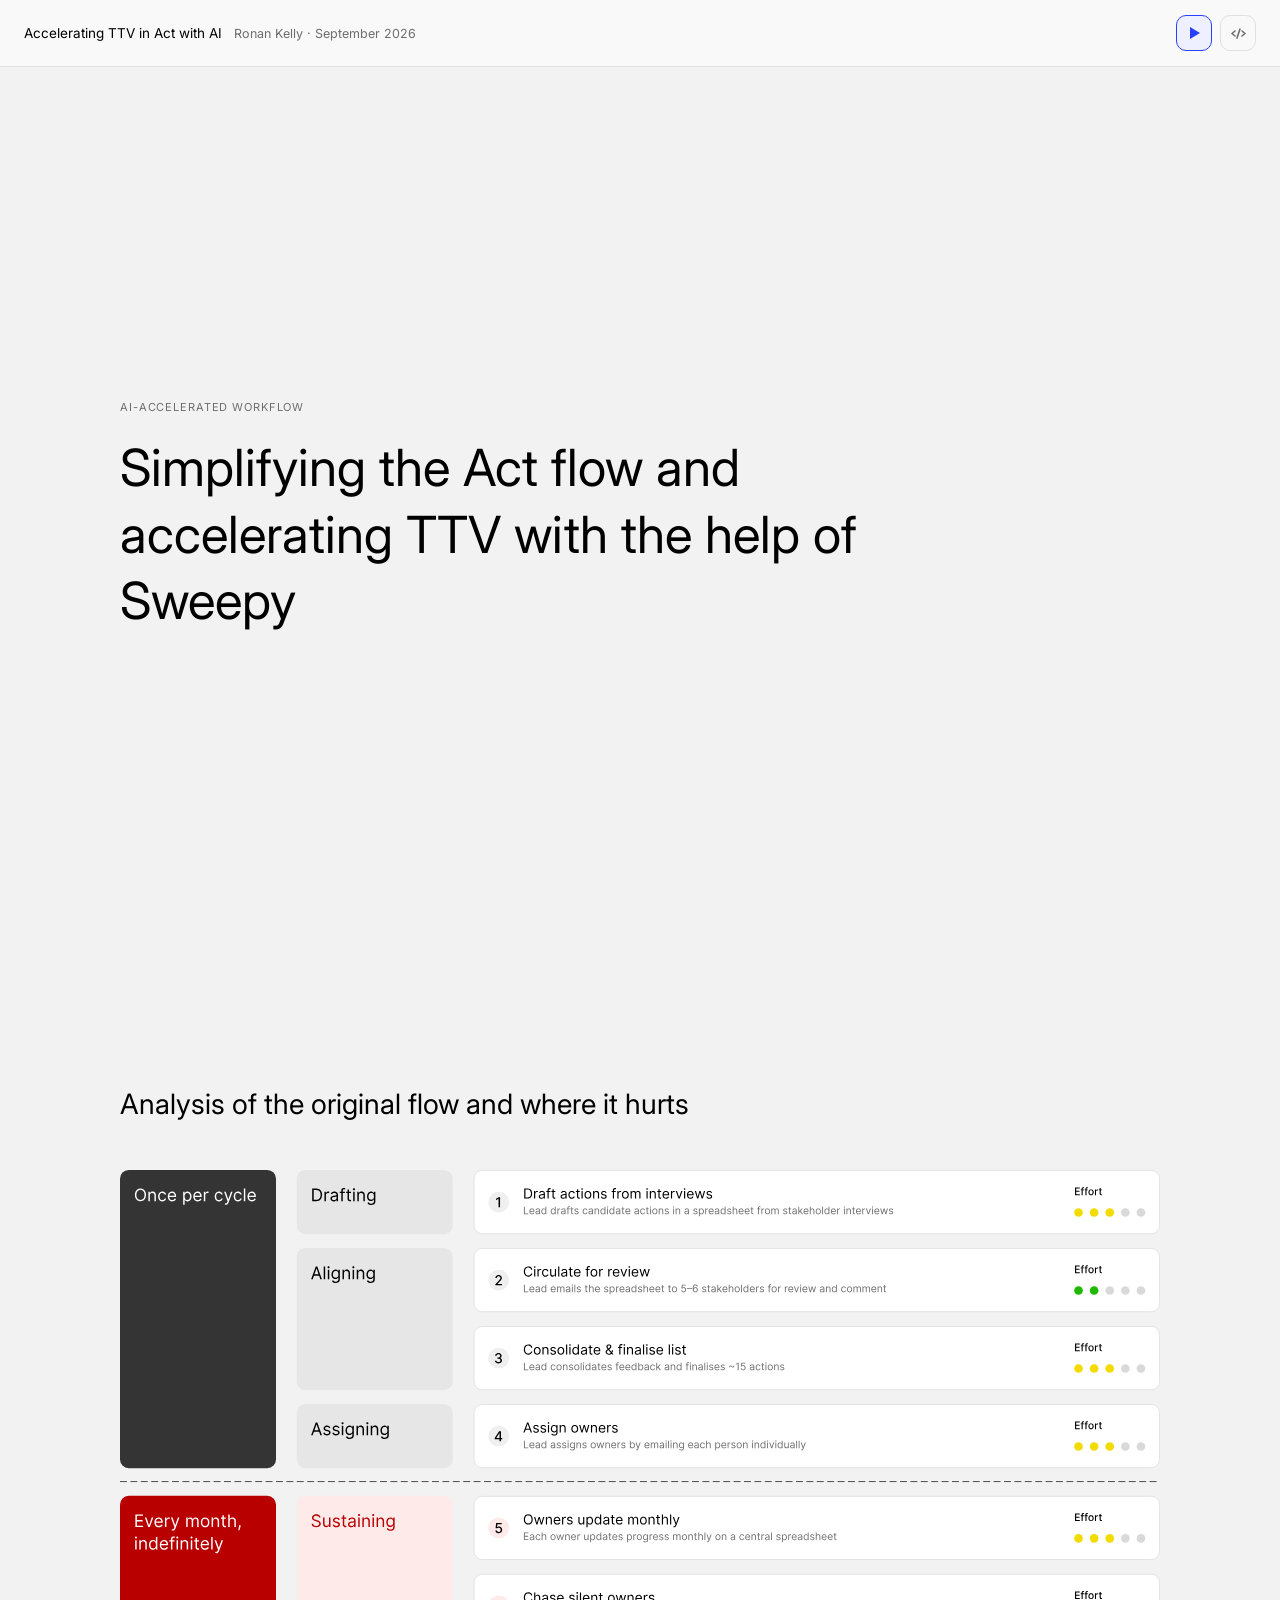
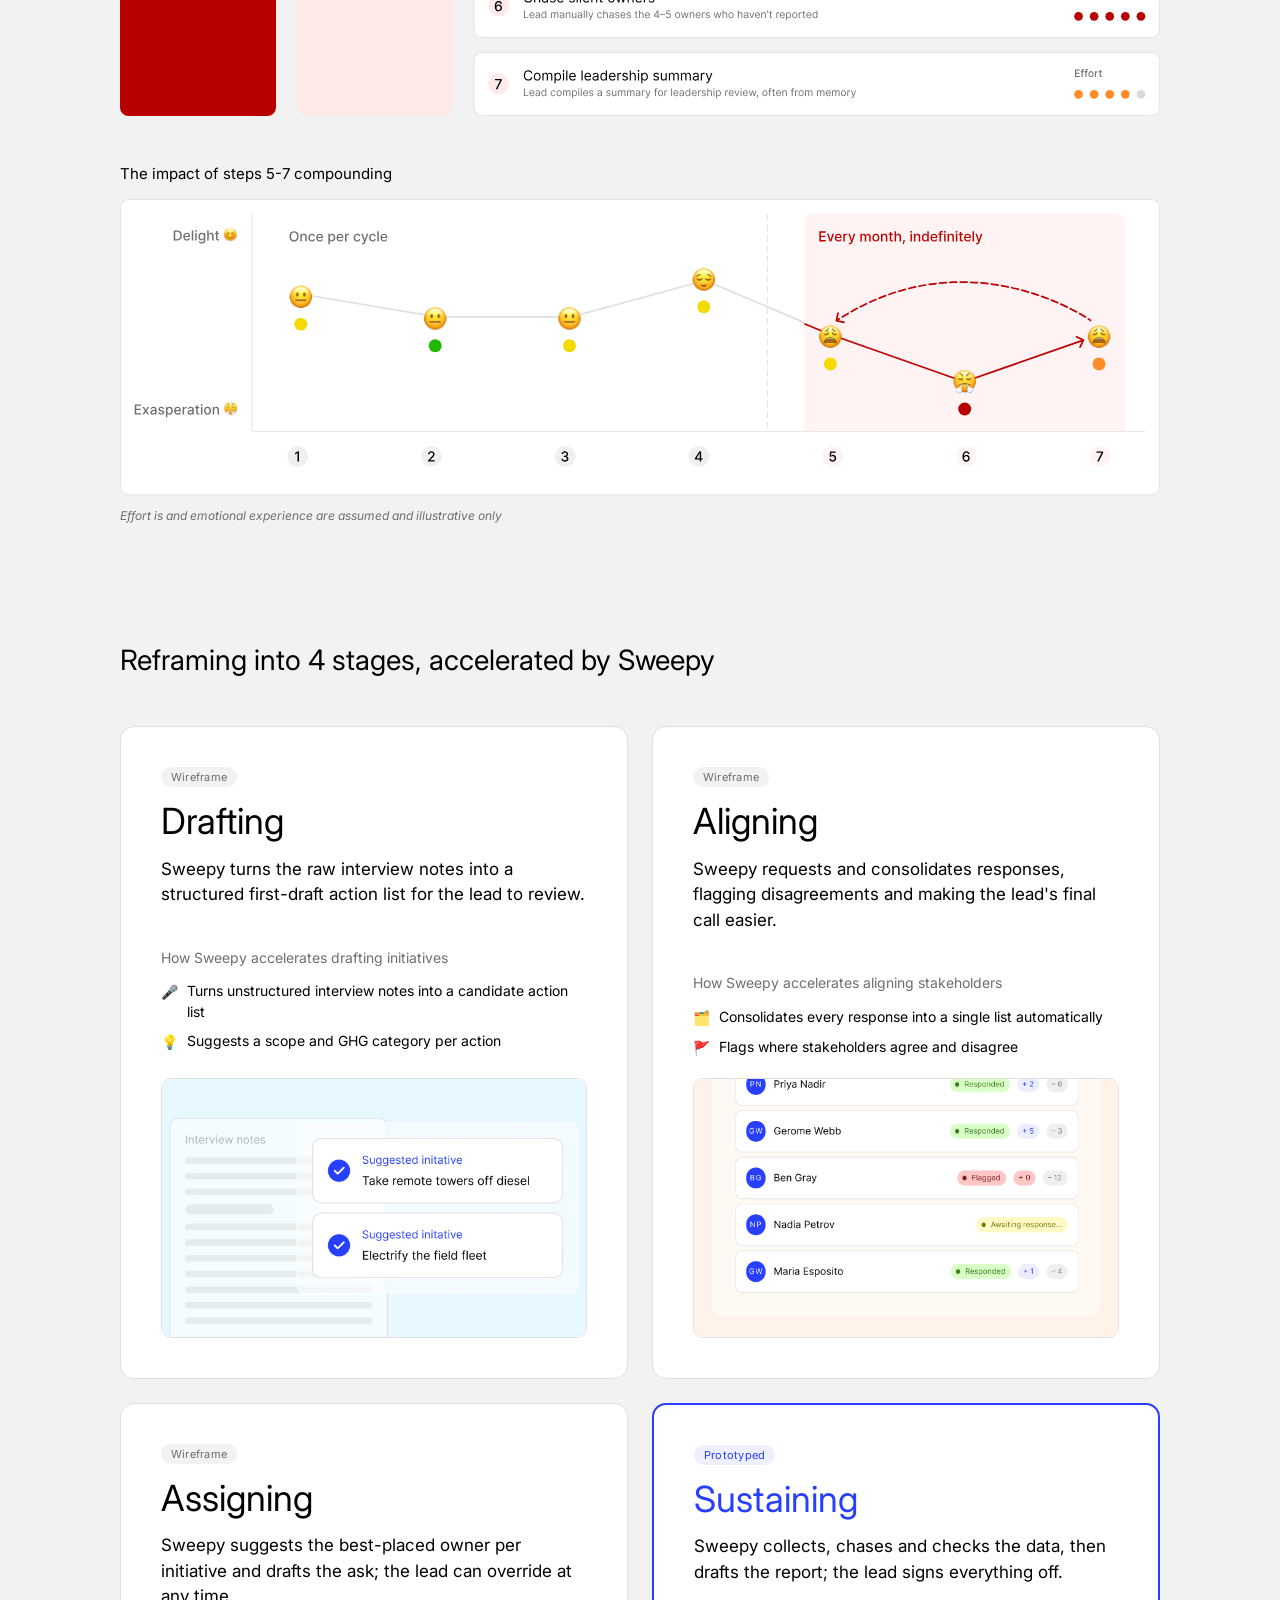
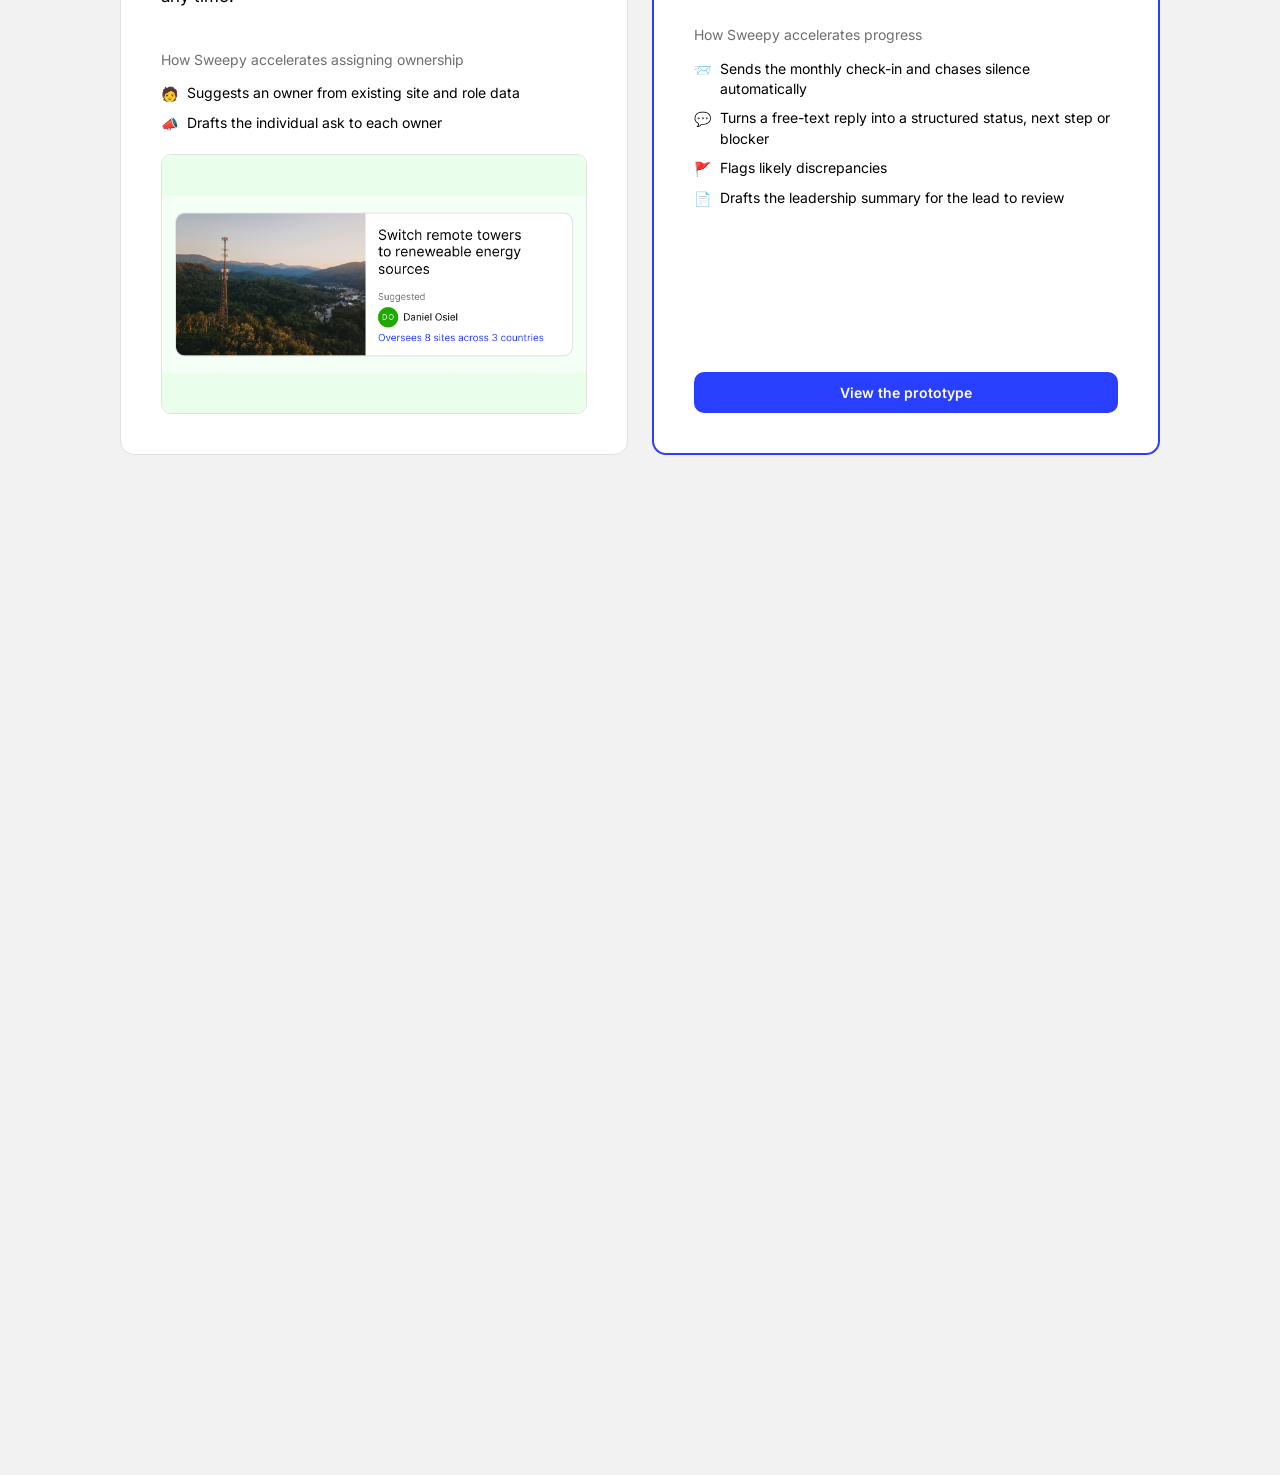
==== commit b4436c1f: "Keep the prototype area blue at small sizes The too-small fallback sat on the default grey body beca" ====
--- a/index.html
+++ b/index.html
@@ -7,7 +7,7 @@
 <link rel="preconnect" href="https://fonts.googleapis.com">
 <link rel="preconnect" href="https://fonts.gstatic.com" crossorigin>
 <link href="https://fonts.googleapis.com/css2?family=Inter:ital,wght@0,400;0,500;0,700;1,400;1,700&display=swap" rel="stylesheet">
-<link rel="stylesheet" href="css/act-view.css?v=fc20">
+<link rel="stylesheet" href="css/act-view.css?v=fc21">
 <style>
 :root {
   --primary: #283fff;
@@ -512,7 +512,11 @@
 @media (max-width: 1050px) {
   .browser-container { display: none; }
   .browser-toosmall { display: flex; }
-  .section-prototype { padding: calc(var(--header-h) + 24px) 24px 24px; }
+  /* Keep the prototype area blue (matching the scrolled-in state at wide sizes).
+     The scroll-reveal JS paints the whole <body> blue, but it bails out at this
+     width, so we set the blue statically on the section itself instead — that
+     way only the prototype area is blue, not every section. */
+  .section-prototype { padding: calc(var(--header-h) + 24px) 24px 24px; background: var(--primary); }
 }
 
 /* Tighten the gap between analysis and reframe sections to half */
@@ -963,7 +967,7 @@
 </script>
 
 <!-- Act view — high-fidelity prototype (fills the browser chrome above) -->
-<script src="js/act-view.js?v=fc20" defer></script>
+<script src="js/act-view.js?v=fc21" defer></script>
 
 </body>
 </html>
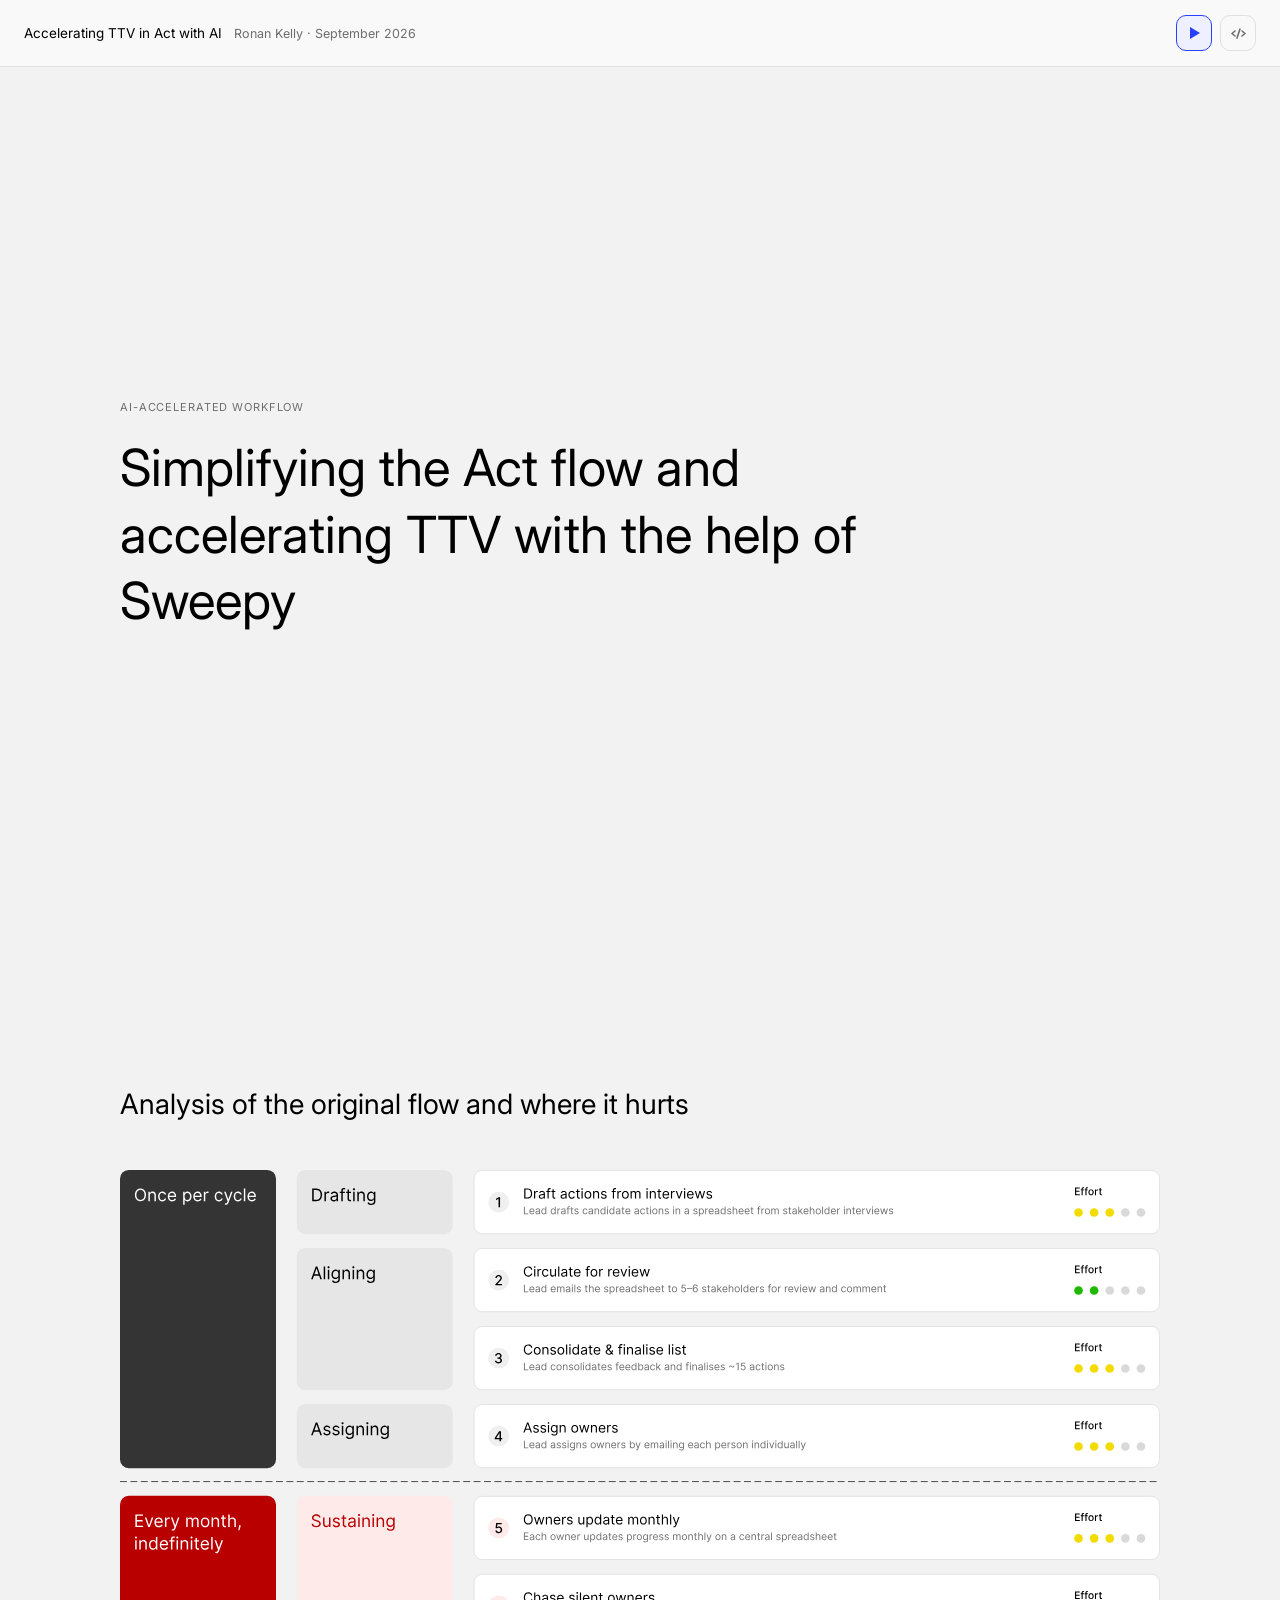
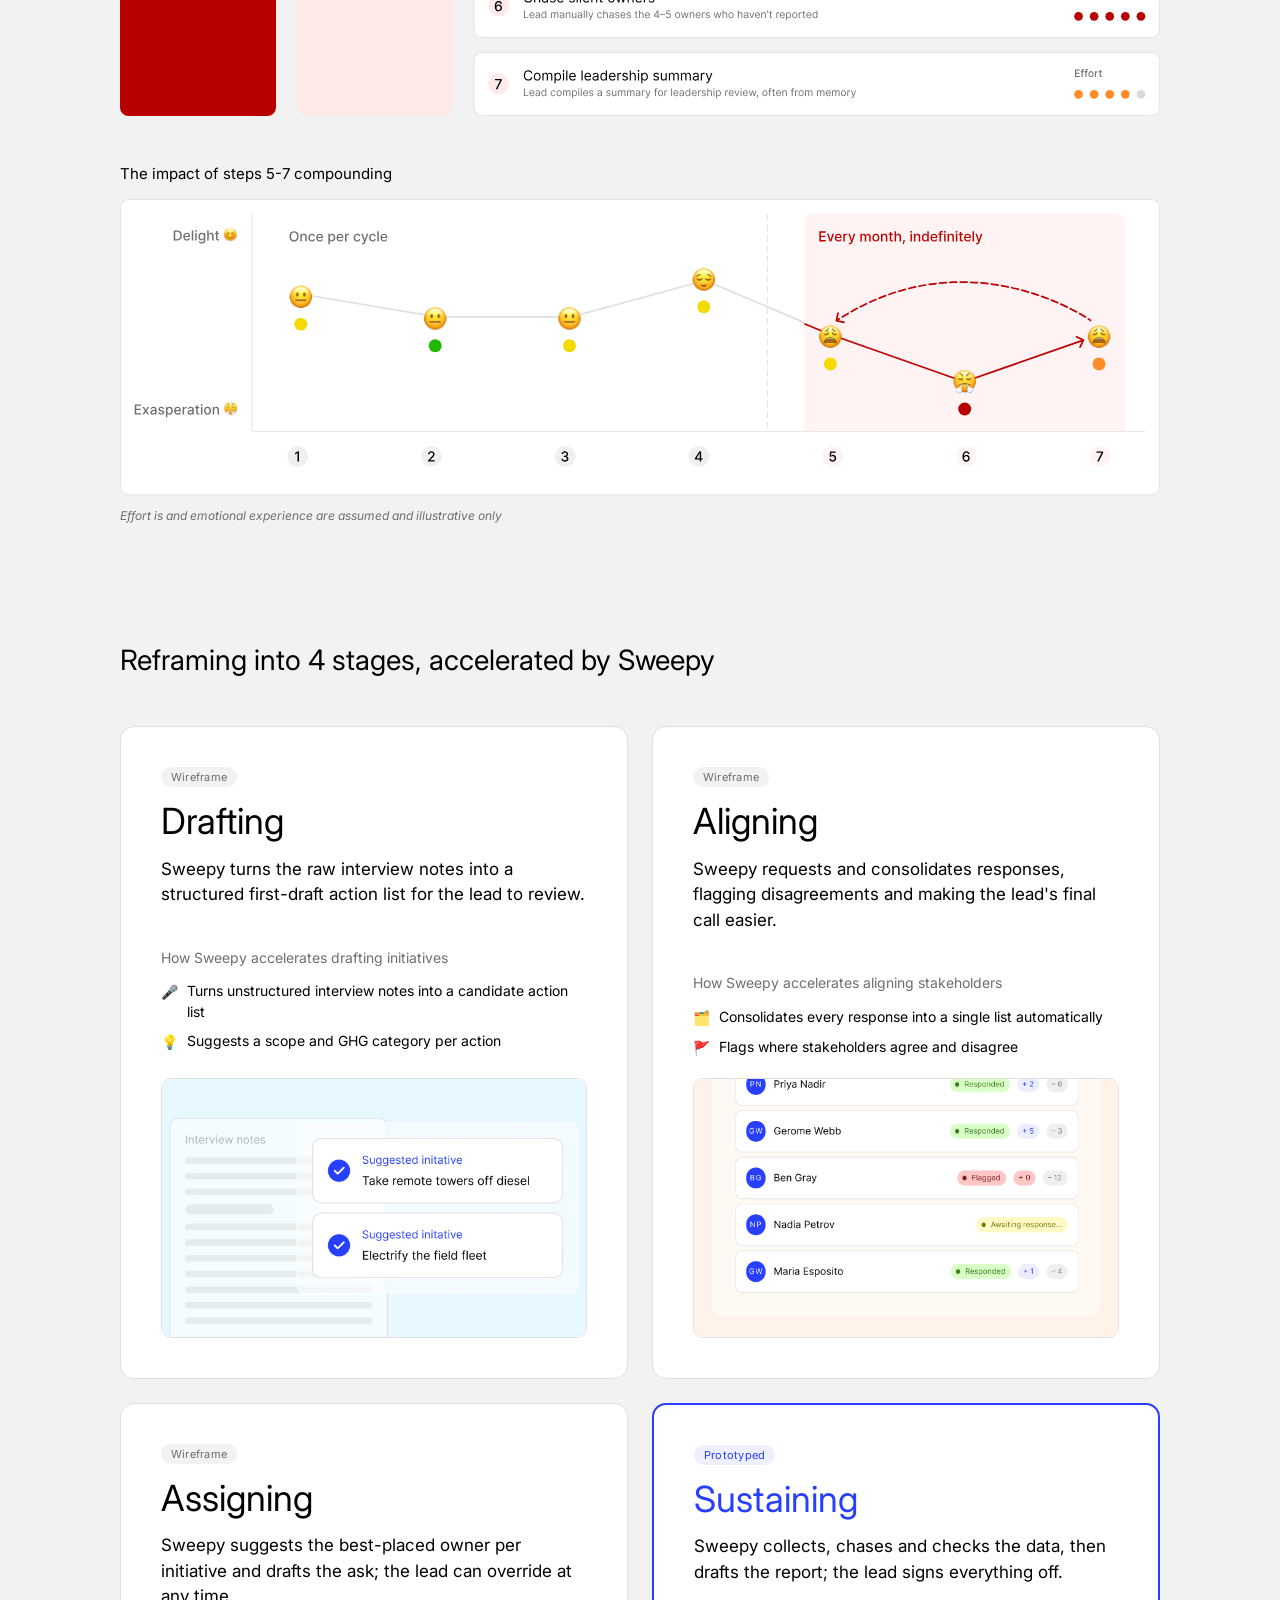
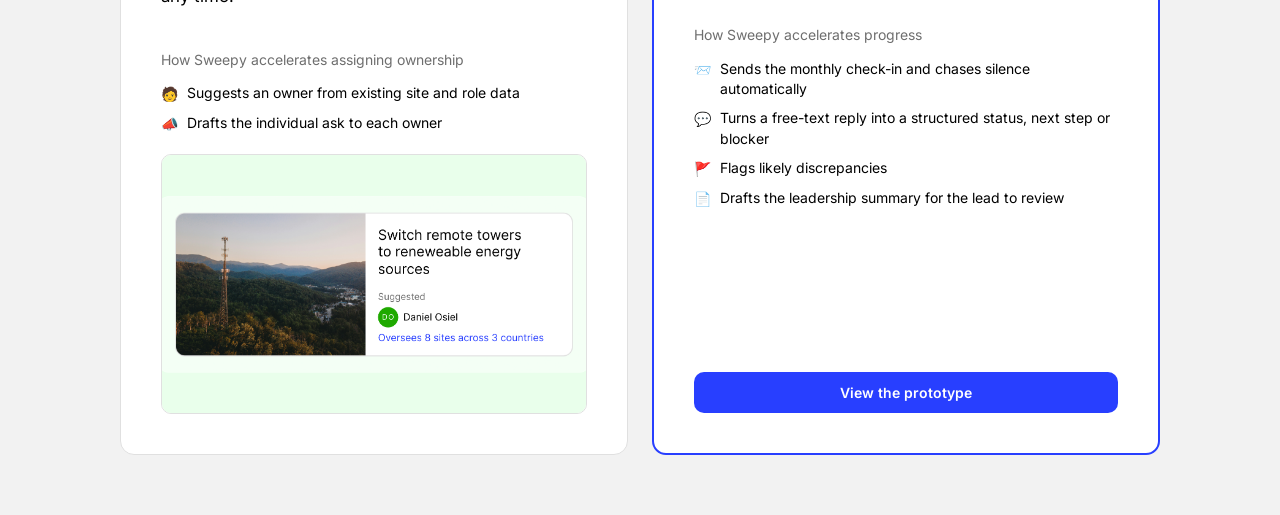
==== commit a51e6e77: "Add hold-to-exit lock and make the prototype CTA-only - The prototype is now out of normal flow (dis" ====
--- a/index.html
+++ b/index.html
@@ -7,7 +7,7 @@
 <link rel="preconnect" href="https://fonts.googleapis.com">
 <link rel="preconnect" href="https://fonts.gstatic.com" crossorigin>
 <link href="https://fonts.googleapis.com/css2?family=Inter:ital,wght@0,400;0,500;0,700;1,400;1,700&display=swap" rel="stylesheet">
-<link rel="stylesheet" href="css/act-view.css?v=fc21">
+<link rel="stylesheet" href="css/act-view.css?v=fc27">
 <style>
 :root {
   --primary: #283fff;
@@ -395,6 +395,9 @@
    BROWSER CHROME CONTAINER
 ============================================================ */
 .section-prototype {
+  display: none;        /* out of normal flow — the presentation ends at the cards.
+                           The "View the prototype" CTA reveals it (JS sets display) */
+  position: relative;   /* anchor for the top-right hold-to-exit lock (on the blue) */
   /* wider L/R padding narrows the browser; tighter top/bottom gives it more height */
   padding: calc(var(--header-h) + 24px) 100px 24px;
 }
@@ -486,7 +489,46 @@
   overflow-y: auto;
   background: #f6f6f7;
   width: 100%;
-}
+  /* Keep scrolling inside the app from chaining out to the window (which would
+     reverse the reveal animation) — the scroll-lock JS relies on this. */
+  overscroll-behavior: contain;
+}
+
+/* Hold-to-exit lock. While the prototype is fully in view the page's vertical
+   scroll is trapped; this button releases it. 10% white fill, white lock icon,
+   with a 20% white fill that sweeps left→right over the 2s press-and-hold. */
+.proto-lock {
+  position: absolute;
+  top: calc(var(--header-h) + 24px);   /* top aligned to the top of the browser chrome window */
+  right: 24px;                         /* right edge shares the nav code button's 24px gap to the viewport */
+  width: 36px;                         /* match the nav play/code buttons (.btn-icon) */
+  height: 36px;
+  padding: 0;
+  border: none;
+  border-radius: 8px;
+  background: rgba(255, 255, 255, 0.10);
+  display: flex;
+  align-items: center;
+  justify-content: center;
+  overflow: hidden;            /* clips the sweeping fill to the rounded corners */
+  cursor: pointer;
+  z-index: 20;
+  opacity: 0;
+  pointer-events: none;
+  transition: opacity .3s ease;
+  -webkit-tap-highlight-color: transparent;
+  touch-action: none;          /* holding must not scroll on touch */
+}
+.proto-lock.is-visible { opacity: 1; pointer-events: auto; }
+.proto-lock-fill {
+  position: absolute;
+  left: 0; top: 0; bottom: 0;
+  width: 0;
+  background: rgba(255, 255, 255, 0.20);
+  transition: width .18s ease;                 /* quick reset when released early */
+}
+.proto-lock.is-holding .proto-lock-fill { width: 100%; transition: width 1.7s linear; }
+.proto-lock-ico { position: relative; z-index: 1; display: block; }
 
 /* Too-small fallback: the prototype is a fixed two-column layout, so below 1050px
    we swap the browser chrome for an outlined box (same 14px rounding, 1px white
@@ -512,6 +554,7 @@
 @media (max-width: 1050px) {
   .browser-container { display: none; }
   .browser-toosmall { display: flex; }
+  .proto-lock { display: none; }   /* no prototype to lock at this width */
   /* Keep the prototype area blue (matching the scrolled-in state at wide sizes).
      The scroll-reveal JS paints the whole <body> blue, but it bails out at this
      width, so we set the blue statically on the section itself instead — that
@@ -521,7 +564,9 @@
 
 /* Tighten the gap between analysis and reframe sections to half */
 #section-analysis { padding-bottom: 60px; }
-#section-reframe  { padding-top: 60px; }
+/* reframe is the last section in normal flow (the prototype is revealed on demand),
+   so keep a slim 60px of grey below the final cards */
+#section-reframe  { padding-top: 60px; padding-bottom: 60px; }
 
 /* Analysis image — cancel the section's horizontal padding so only the
    image's own internal whitespace acts as the visual margin */
@@ -870,6 +915,17 @@
 
   </div><!-- /browser-container -->
 
+  <!-- Hold-to-exit lock, pinned to the top-right of the blue container (beside the
+       window): while the prototype is in view the page scroll is trapped; press & hold
+       ~1.7s to release it and scroll back up to the 4-stage cards. -->
+  <button class="proto-lock" id="proto-lock" type="button" aria-label="Press and hold to exit the prototype">
+    <span class="proto-lock-fill" aria-hidden="true"></span>
+    <svg class="proto-lock-ico" width="16" height="16" viewBox="0 0 24 24" fill="none" stroke="#fff" stroke-width="2" stroke-linecap="round" stroke-linejoin="round" aria-hidden="true">
+      <path d="M12 19V5"/>
+      <path d="M6 11l6-6 6 6"/>
+    </svg>
+  </button>
+
   <!-- Fallback shown below 1050px, where the fixed two-column prototype can't fit -->
   <div class="browser-toosmall" id="browser-toosmall">
     <p>Your browser is too small to view the prototype. Please make it bigger</p>
@@ -888,21 +944,26 @@
     });
   }
 
-  // 2. "View the prototype" button — smooth scroll to browser container
+  // 2. "View the prototype" button — wired further down, once the scroll-lock helpers
+  //    (smoothScrollTo) exist, so the reveal can't lock the page mid-scroll.
   var btnViewProto = document.getElementById('btn-view-proto');
   var browserContainer = document.getElementById('browser-container');
   var sectionProto = document.getElementById('section-prototype');
-  if (btnViewProto && sectionProto) {
-    btnViewProto.addEventListener('click', function () {
-      window.scrollTo({ top: sectionProto.getBoundingClientRect().top + window.pageYOffset, behavior: 'smooth' });
-    });
-  }
+
+  // Shared: below this width the chrome is hidden and the too-small fallback shows.
+  var tooSmallMq = window.matchMedia('(max-width: 1050px)');
 
   // 3. Scroll-driven reveal animation for browser container.
   //    Progress: 0 when container top hits viewport bottom, 1 when container is fully in view.
   var prefersReducedMotion = window.matchMedia
     ? window.matchMedia('(prefers-reduced-motion: reduce)').matches
     : false;
+
+  // Prototype scroll-lock state (see the "hold to exit" block at the end).
+  var locked = false;
+  var lockedScrollY = 0;
+  var programmatic = false;   // true during our own smooth scrolls — defer locking
+  var protoShown = false;     // prototype is display:none until the CTA reveals it
 
   if (browserContainer) {
     if (prefersReducedMotion) {
@@ -914,8 +975,12 @@
       // skip the reveal maths (a display:none container reports a zero-height rect,
       // which would otherwise clamp progress to 1 and paint the whole page blue) and
       // hand the background back to the stylesheet default.
-      var tooSmallMq = window.matchMedia('(max-width: 1050px)');
       function updateBrowserAnim() {
+        // While locked the page can't scroll, so freeze the reveal at its settled
+        // state (engageLock() already snapped it to fully-in) and keep the blue bg.
+        if (locked) return;
+        // The prototype is out of flow until the CTA reveals it — keep the page grey.
+        if (!protoShown) { document.body.style.backgroundColor = ''; return; }
         if (tooSmallMq.matches) { document.body.style.backgroundColor = ''; return; }
         var rect = browserContainer.getBoundingClientRect();
         var vh = window.innerHeight;
@@ -962,12 +1027,164 @@
         requestAnimationFrame(function () { updateBrowserAnim(); });
       });
     }
+
+    // 4. Prototype scroll-lock — "hold to exit".
+    //    Once the chrome is fully in view the window's vertical scroll is trapped, so an
+    //    accidental over-scroll inside the app can no longer reverse the reveal and leave
+    //    it half-faded/rotated. The app still scrolls internally. The only way out is a
+    //    ~1.7s press-and-hold on the lock button, which releases the trap and smooth-
+    //    scrolls back up to the top of the 4-stage cards.
+    var actRoot = document.getElementById('act-root');
+    var lockBtn = document.getElementById('proto-lock');
+    var sectionReframe = document.getElementById('section-reframe');
+    var headerH = parseInt(getComputedStyle(document.documentElement).getPropertyValue('--header-h'), 10) || 67;
+    var holdTimer = null;
+
+    function engageLock() {
+      if (locked || tooSmallMq.matches || programmatic) return;
+      locked = true;
+      lockedScrollY = window.pageYOffset;
+      // Snap the reveal to its finished state so locking can't freeze it mid-animation.
+      browserContainer.style.opacity = '1';
+      browserContainer.style.transform = 'none';
+      document.body.style.backgroundColor = 'rgb(40,63,255)';
+      if (lockBtn) lockBtn.classList.add('is-visible');
+    }
+    function releaseLock() {
+      if (!locked) return;
+      locked = false;
+      if (holdTimer) { clearTimeout(holdTimer); holdTimer = null; }
+      if (lockBtn) { lockBtn.classList.remove('is-visible'); lockBtn.classList.remove('is-holding'); }
+      // Animated mode repaints the bg as it scrolls away; reduced motion needs a reset.
+      if (prefersReducedMotion) document.body.style.backgroundColor = '';
+    }
+    // Re-pin to the fresh canonical framing (used after a resize, where the old
+    // lockedScrollY and the 100vh-based container height no longer line up).
+    function resettleLock() {
+      var y = sectionProto.getBoundingClientRect().top + window.pageYOffset;
+      locked = false;                 // allow the corrective jump
+      window.scrollTo(0, y);
+      lockedScrollY = window.pageYOffset;
+      locked = true;
+      browserContainer.style.opacity = '1';
+      browserContainer.style.transform = 'none';
+      document.body.style.backgroundColor = 'rgb(40,63,255)';
+      if (lockBtn) lockBtn.classList.add('is-visible');
+    }
+    // Smooth-scroll to a target and run onSettle once the scroll has actually stopped
+    // (programmatic=true keeps the lock/pin out of the way during the flight).
+    function smoothScrollTo(targetY, onSettle) {
+      programmatic = true;
+      window.scrollTo({ top: targetY, behavior: 'smooth' });
+      var lastY = NaN, stable = 0;
+      (function settle() {
+        var y = window.pageYOffset;
+        if (y === lastY) { stable++; } else { stable = 0; lastY = y; }
+        if (stable >= 3 || Math.abs(y - targetY) <= 2) {
+          programmatic = false;
+          if (onSettle) onSettle();
+          return;
+        }
+        requestAnimationFrame(settle);
+      })();
+    }
+    function exitPrototype() {
+      releaseLock();
+      // Scroll back up to the cards (prototype still shown, so the reveal plays out in
+      // reverse), then take it out of flow again. Clamp the target to the no-prototype
+      // page bottom so hiding it can't jump the page.
+      var maxNoProto = sectionProto.offsetTop - window.innerHeight;
+      var reframeY = sectionReframe ? sectionReframe.getBoundingClientRect().top + window.pageYOffset - headerH : 0;
+      var y = Math.max(0, Math.min(reframeY, maxNoProto));
+      smoothScrollTo(y, function () {
+        sectionProto.style.display = 'none';
+        protoShown = false;
+      });
+    }
+
+    // The CTA is the ONLY way in: the prototype is display:none in normal flow (so the
+    // presentation stops at the cards). Put it in flow, auto-scroll in, then lock.
+    if (btnViewProto && sectionProto) {
+      btnViewProto.addEventListener('click', function () {
+        if (protoShown) return;
+        sectionProto.style.display = 'block';
+        protoShown = true;
+        // Pre-set the pre-reveal state so the window doesn't flash fully-visible for a
+        // frame before the scroll-in animates it (skip under reduced motion).
+        if (!prefersReducedMotion) {
+          browserContainer.style.opacity = '0';
+          browserContainer.style.transform = 'translateY(24px) rotateZ(-2deg)';
+        }
+        smoothScrollTo(sectionProto.getBoundingClientRect().top + window.pageYOffset, engageLock);
+      });
+    }
+
+    // Trap window scrolling while locked, but let the app scroll internally
+    // (overscroll-behavior:contain on #act-root stops it chaining out).
+    window.addEventListener('wheel', function (e) {
+      if (!locked) return;
+      if (actRoot && actRoot.contains(e.target)) return;
+      e.preventDefault();
+    }, { passive: false });
+    window.addEventListener('touchmove', function (e) {
+      if (!locked) return;
+      if (actRoot && actRoot.contains(e.target)) return;
+      e.preventDefault();
+    }, { passive: false });
+    var SCROLL_KEYS = { ArrowUp: 1, ArrowDown: 1, PageUp: 1, PageDown: 1, Home: 1, End: 1, ' ': 1, Spacebar: 1 };
+    window.addEventListener('keydown', function (e) {
+      if (!locked || !SCROLL_KEYS[e.key]) return;
+      if (actRoot && actRoot.contains(document.activeElement)) return;
+      e.preventDefault();
+    });
+    // Safety net: snap back if anything (scrollbar drag, momentum) moves the window.
+    window.addEventListener('scroll', function () {
+      if (locked && window.pageYOffset !== lockedScrollY) window.scrollTo(0, lockedScrollY);
+    }, { passive: true });
+
+    // (No scroll-based auto-lock: the prototype can only be entered via the CTA, which
+    // reveals it and locks on arrival — so there's no natural scroll-in to jitter.)
+
+    // Never trap below 1050px, where the chrome is replaced by the fallback.
+    tooSmallMq.addEventListener('change', function () { if (tooSmallMq.matches) releaseLock(); });
+
+    // Keep the prototype correctly framed if the window is resized while it's open.
+    // Without this the page stays pinned to a now-stale offset and drifts out of frame;
+    // below 1050px we release so the too-small fallback takes over, and re-settle/re-lock
+    // when it grows back. Throttled to one correction per frame.
+    var resizeRaf = null;
+    window.addEventListener('resize', function () {
+      if (!protoShown || programmatic || resizeRaf) return;
+      resizeRaf = requestAnimationFrame(function () {
+        resizeRaf = null;
+        if (!protoShown || programmatic) return;
+        if (tooSmallMq.matches) { releaseLock(); return; }
+        resettleLock();
+      });
+    });
+
+    // Press-and-hold interaction (pointer events cover mouse + touch).
+    if (lockBtn) {
+      lockBtn.addEventListener('pointerdown', function (e) {
+        if (!locked) return;
+        e.preventDefault();
+        if (lockBtn.setPointerCapture) { try { lockBtn.setPointerCapture(e.pointerId); } catch (err) {} }
+        lockBtn.classList.add('is-holding');
+        holdTimer = setTimeout(function () { holdTimer = null; exitPrototype(); }, 1700);
+      });
+      function endHold() {
+        if (holdTimer) { clearTimeout(holdTimer); holdTimer = null; }
+        lockBtn.classList.remove('is-holding');
+      }
+      lockBtn.addEventListener('pointerup', endHold);
+      lockBtn.addEventListener('pointercancel', endHold);
+    }
   }
 }());
 </script>
 
 <!-- Act view — high-fidelity prototype (fills the browser chrome above) -->
-<script src="js/act-view.js?v=fc21" defer></script>
+<script src="js/act-view.js?v=fc27" defer></script>
 
 </body>
 </html>
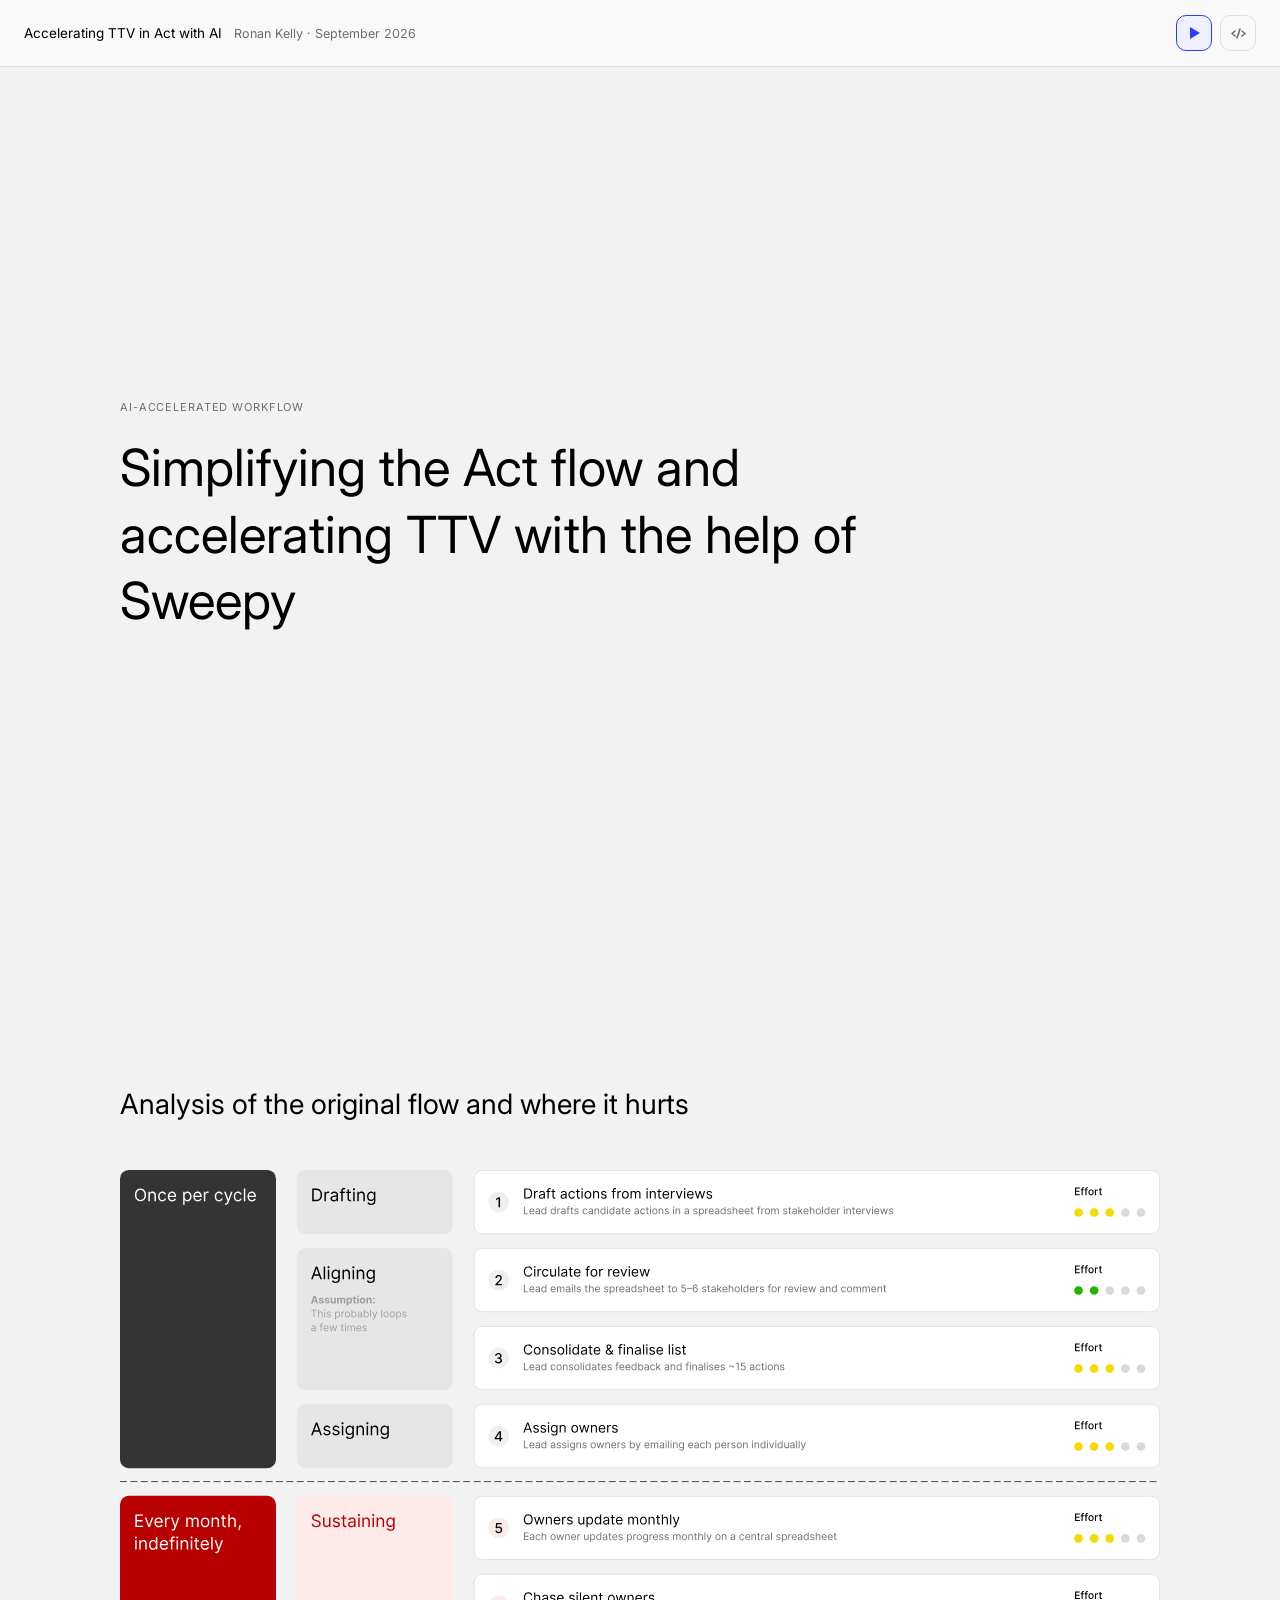
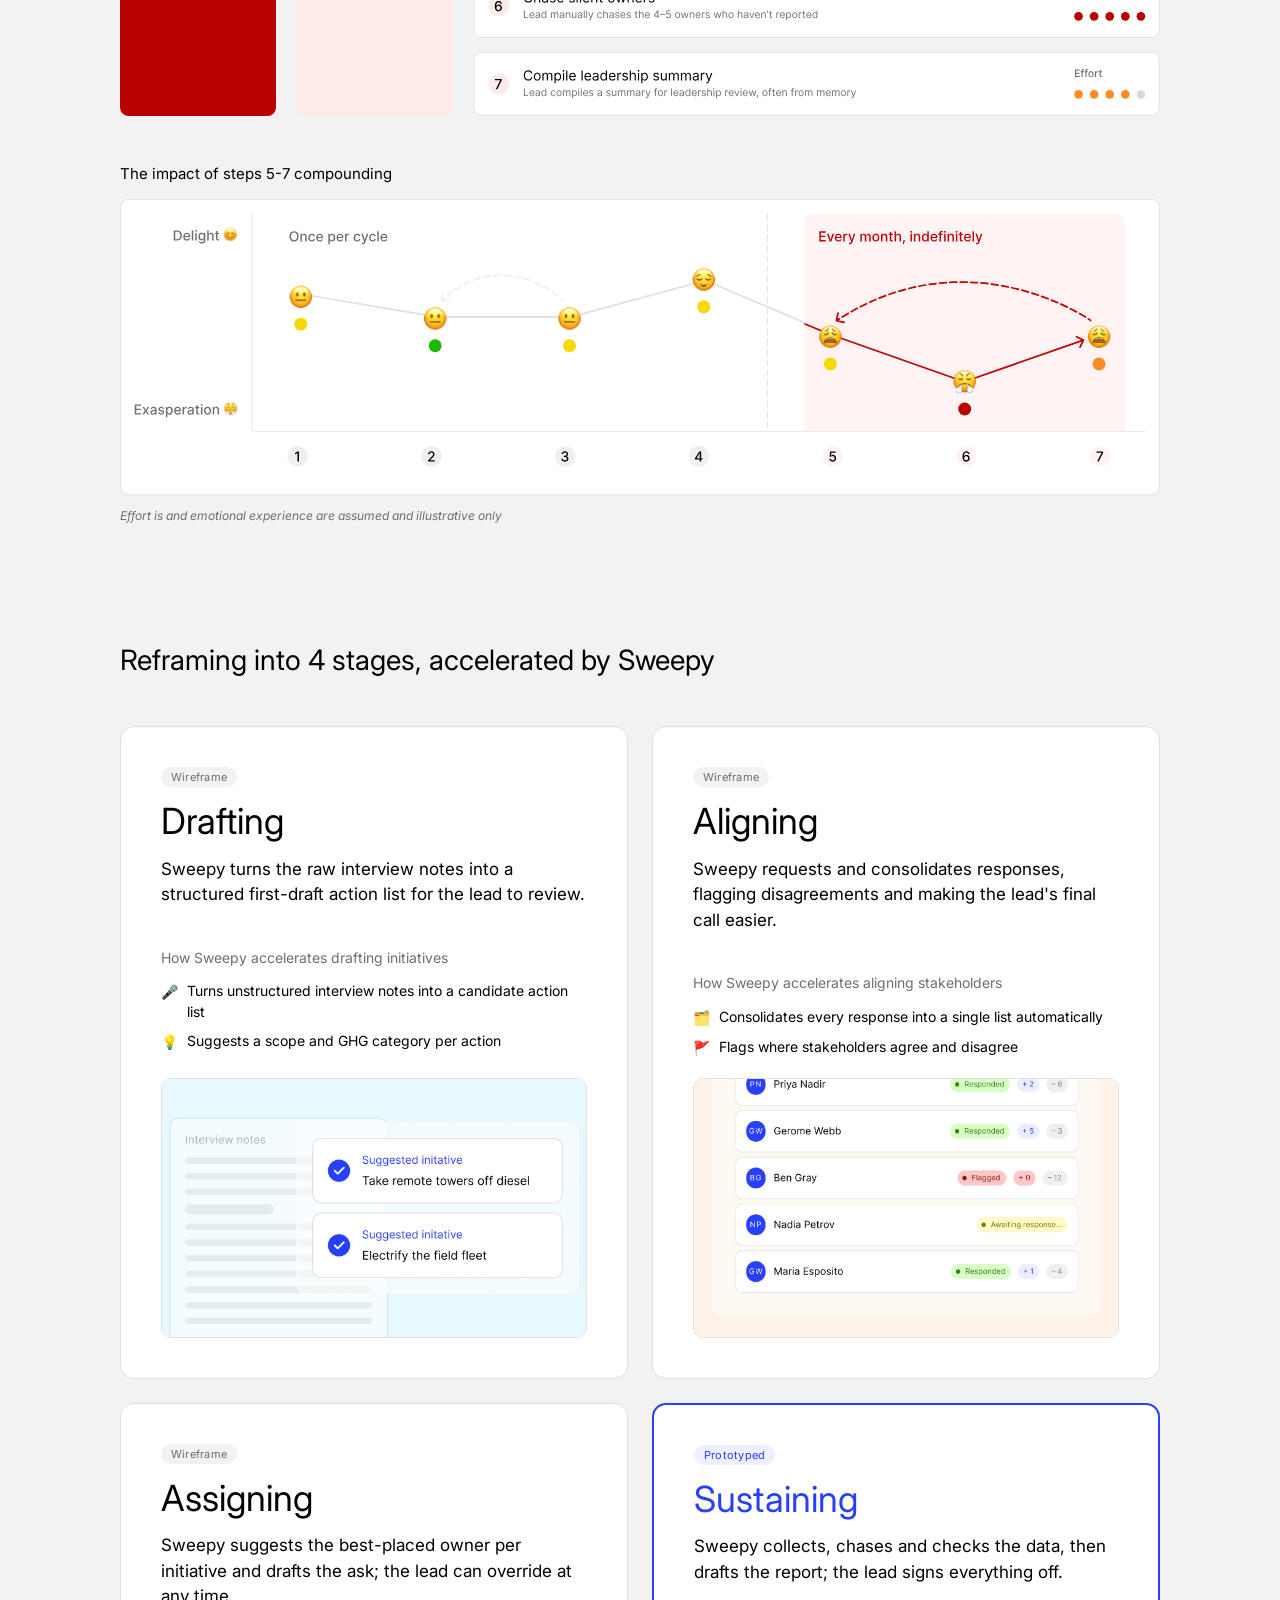
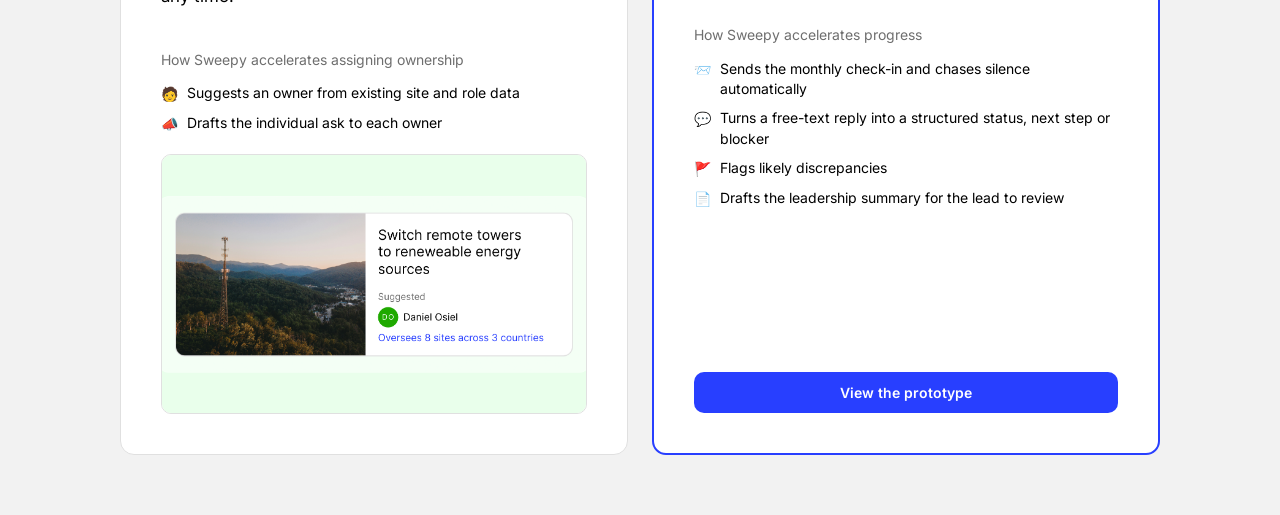
==== commit 0755361a: "Tighten gap under Monthly reports card title Reduce the report tile title line-height (28px -> 21px)" ====
--- a/index.html
+++ b/index.html
@@ -7,7 +7,7 @@
 <link rel="preconnect" href="https://fonts.googleapis.com">
 <link rel="preconnect" href="https://fonts.gstatic.com" crossorigin>
 <link href="https://fonts.googleapis.com/css2?family=Inter:ital,wght@0,400;0,500;0,700;1,400;1,700&display=swap" rel="stylesheet">
-<link rel="stylesheet" href="css/act-view.css?v=fc27">
+<link rel="stylesheet" href="css/act-view.css?v=fc30">
 <style>
 :root {
   --primary: #283fff;
@@ -529,6 +529,21 @@
 }
 .proto-lock.is-holding .proto-lock-fill { width: 100%; transition: width 1.7s linear; }
 .proto-lock-ico { position: relative; z-index: 1; display: block; }
+/* "Hold to exit" caption — 6px below the button, centred on it, fades in with it */
+.proto-lock-label {
+  position: absolute;
+  top: calc(var(--header-h) + 66px);   /* button top (header+24) + 36px height + 6px gap */
+  right: 42px;                         /* the button's horizontal centre (24 + 36/2) … */
+  transform: translateX(50%);          /* … centre the caption on it, any text width */
+  white-space: nowrap;
+  line-height: 1;
+  font-size: 10px;
+  color: #fff;
+  opacity: 0;
+  pointer-events: none;
+  transition: opacity .3s ease;
+}
+.proto-lock.is-visible + .proto-lock-label { opacity: .5; }
 
 /* Too-small fallback: the prototype is a fixed two-column layout, so below 1050px
    we swap the browser chrome for an outlined box (same 14px rounding, 1px white
@@ -554,7 +569,7 @@
 @media (max-width: 1050px) {
   .browser-container { display: none; }
   .browser-toosmall { display: flex; }
-  .proto-lock { display: none; }   /* no prototype to lock at this width */
+  .proto-lock, .proto-lock-label { display: none; }   /* no prototype to lock at this width */
   /* Keep the prototype area blue (matching the scrolled-in state at wide sizes).
      The scroll-reveal JS paints the whole <body> blue, but it bails out at this
      width, so we set the blue statically on the section itself instead — that
@@ -921,10 +936,10 @@
   <button class="proto-lock" id="proto-lock" type="button" aria-label="Press and hold to exit the prototype">
     <span class="proto-lock-fill" aria-hidden="true"></span>
     <svg class="proto-lock-ico" width="16" height="16" viewBox="0 0 24 24" fill="none" stroke="#fff" stroke-width="2" stroke-linecap="round" stroke-linejoin="round" aria-hidden="true">
-      <path d="M12 19V5"/>
-      <path d="M6 11l6-6 6 6"/>
+      <path d="M6 6l12 12M18 6L6 18"/>
     </svg>
   </button>
+  <span class="proto-lock-label" aria-hidden="true">Hold to exit</span>
 
   <!-- Fallback shown below 1050px, where the fixed two-column prototype can't fit -->
   <div class="browser-toosmall" id="browser-toosmall">
@@ -1090,12 +1105,11 @@
     }
     function exitPrototype() {
       releaseLock();
-      // Scroll back up to the cards (prototype still shown, so the reveal plays out in
-      // reverse), then take it out of flow again. Clamp the target to the no-prototype
-      // page bottom so hiding it can't jump the page.
-      var maxNoProto = sectionProto.offsetTop - window.innerHeight;
-      var reframeY = sectionReframe ? sectionReframe.getBoundingClientRect().top + window.pageYOffset - headerH : 0;
-      var y = Math.max(0, Math.min(reframeY, maxNoProto));
+      // Return to the pre-prototype state: scrolled to the bottom of the presentation
+      // (last cards + 60px grey visible), prototype still shown during the scroll so the
+      // reveal plays out in reverse, then taken back out of flow. This lands exactly at
+      // the no-prototype page bottom, so hiding it can't jump the page.
+      var y = Math.max(0, sectionProto.offsetTop - window.innerHeight);
       smoothScrollTo(y, function () {
         sectionProto.style.display = 'none';
         protoShown = false;
@@ -1184,7 +1198,7 @@
 </script>
 
 <!-- Act view — high-fidelity prototype (fills the browser chrome above) -->
-<script src="js/act-view.js?v=fc27" defer></script>
+<script src="js/act-view.js?v=fc30" defer></script>
 
 </body>
 </html>
--- a/css/act-view.css
+++ b/css/act-view.css
@@ -232,7 +232,7 @@
 }
 .av-report-tile:hover .av-report-arrow { opacity: 1; transform: translate(0, -50%); }
 .av-report-mid { flex: 1 1 auto; min-width: 0; }
-.av-report-title { font-size: 16px; line-height: 28px; font-weight: 700; }
+.av-report-title { font-size: 16px; line-height: 21px; font-weight: 700; }
 .av-report-cycle { font-size: 12px; line-height: 20px; color: var(--av-sub); margin-top: 1px; }
 .av-report-chip {
   display: inline-flex; align-items: center; gap: 6px;
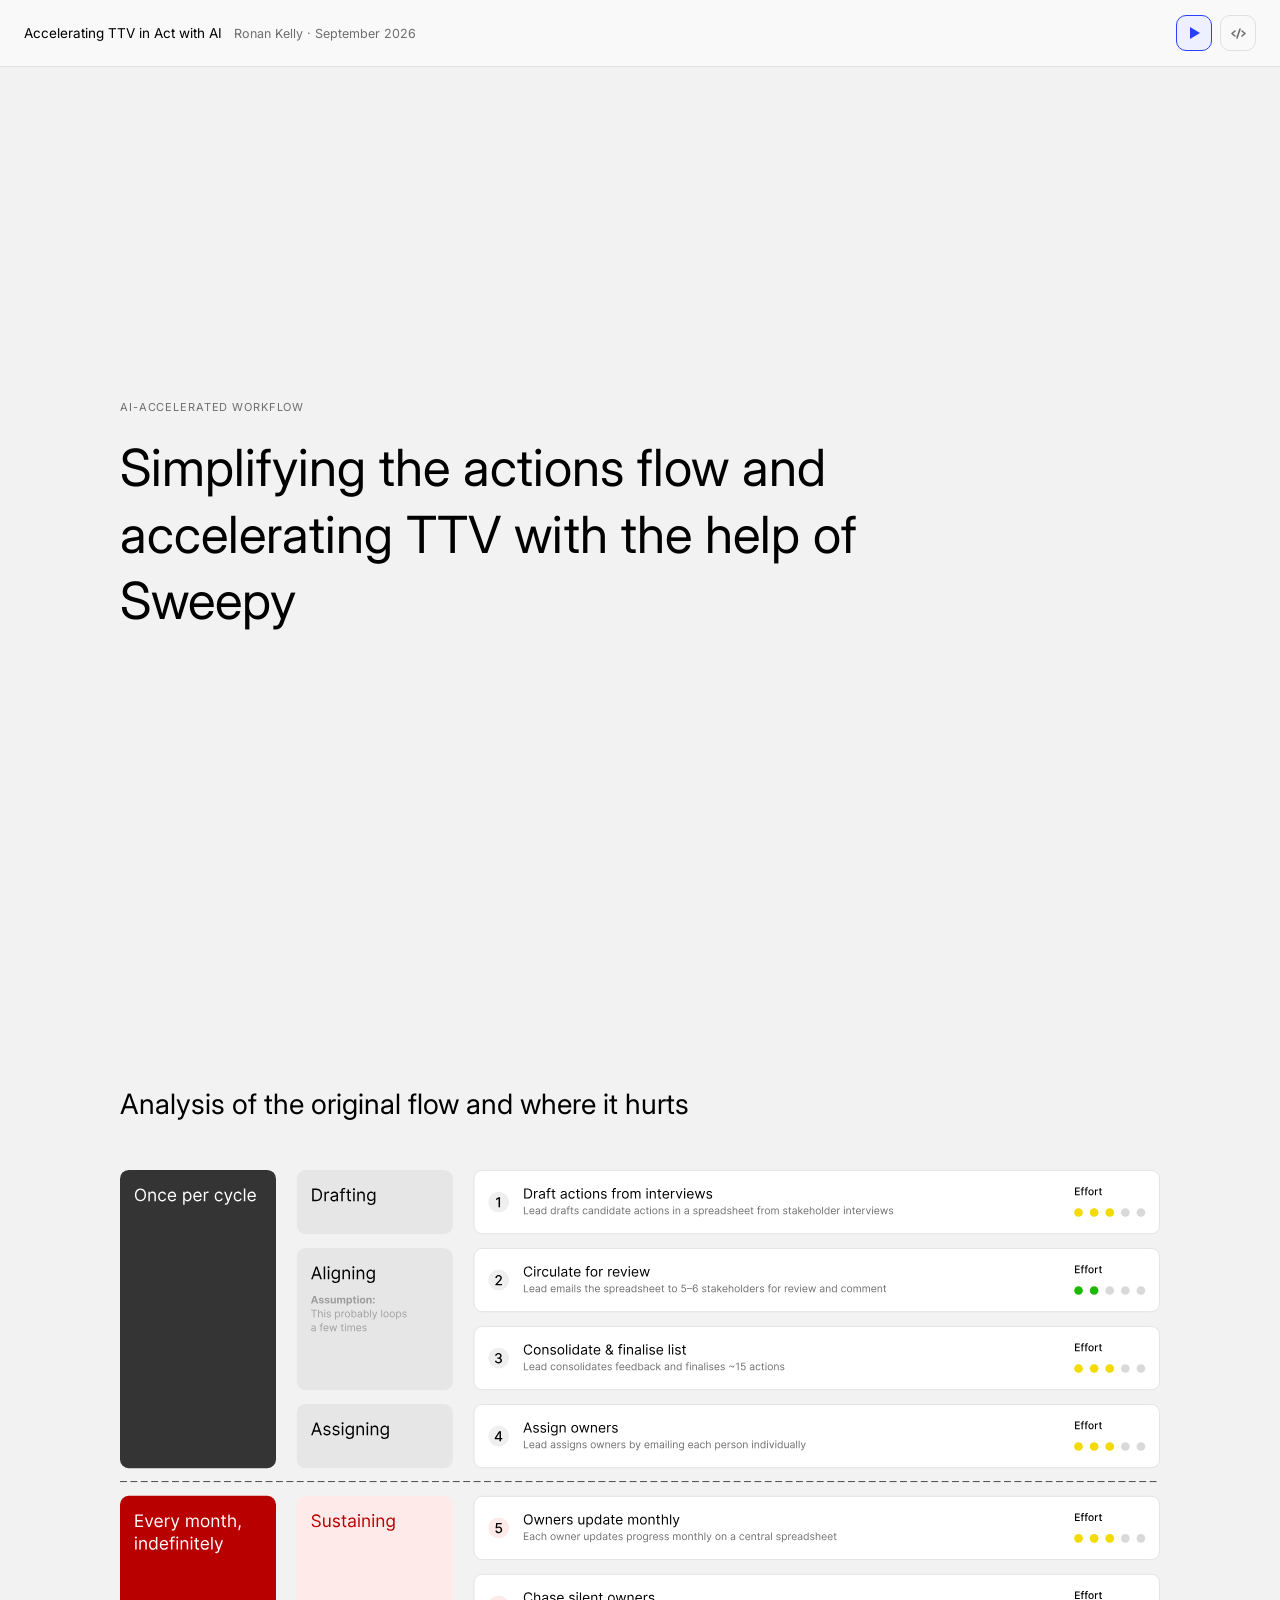
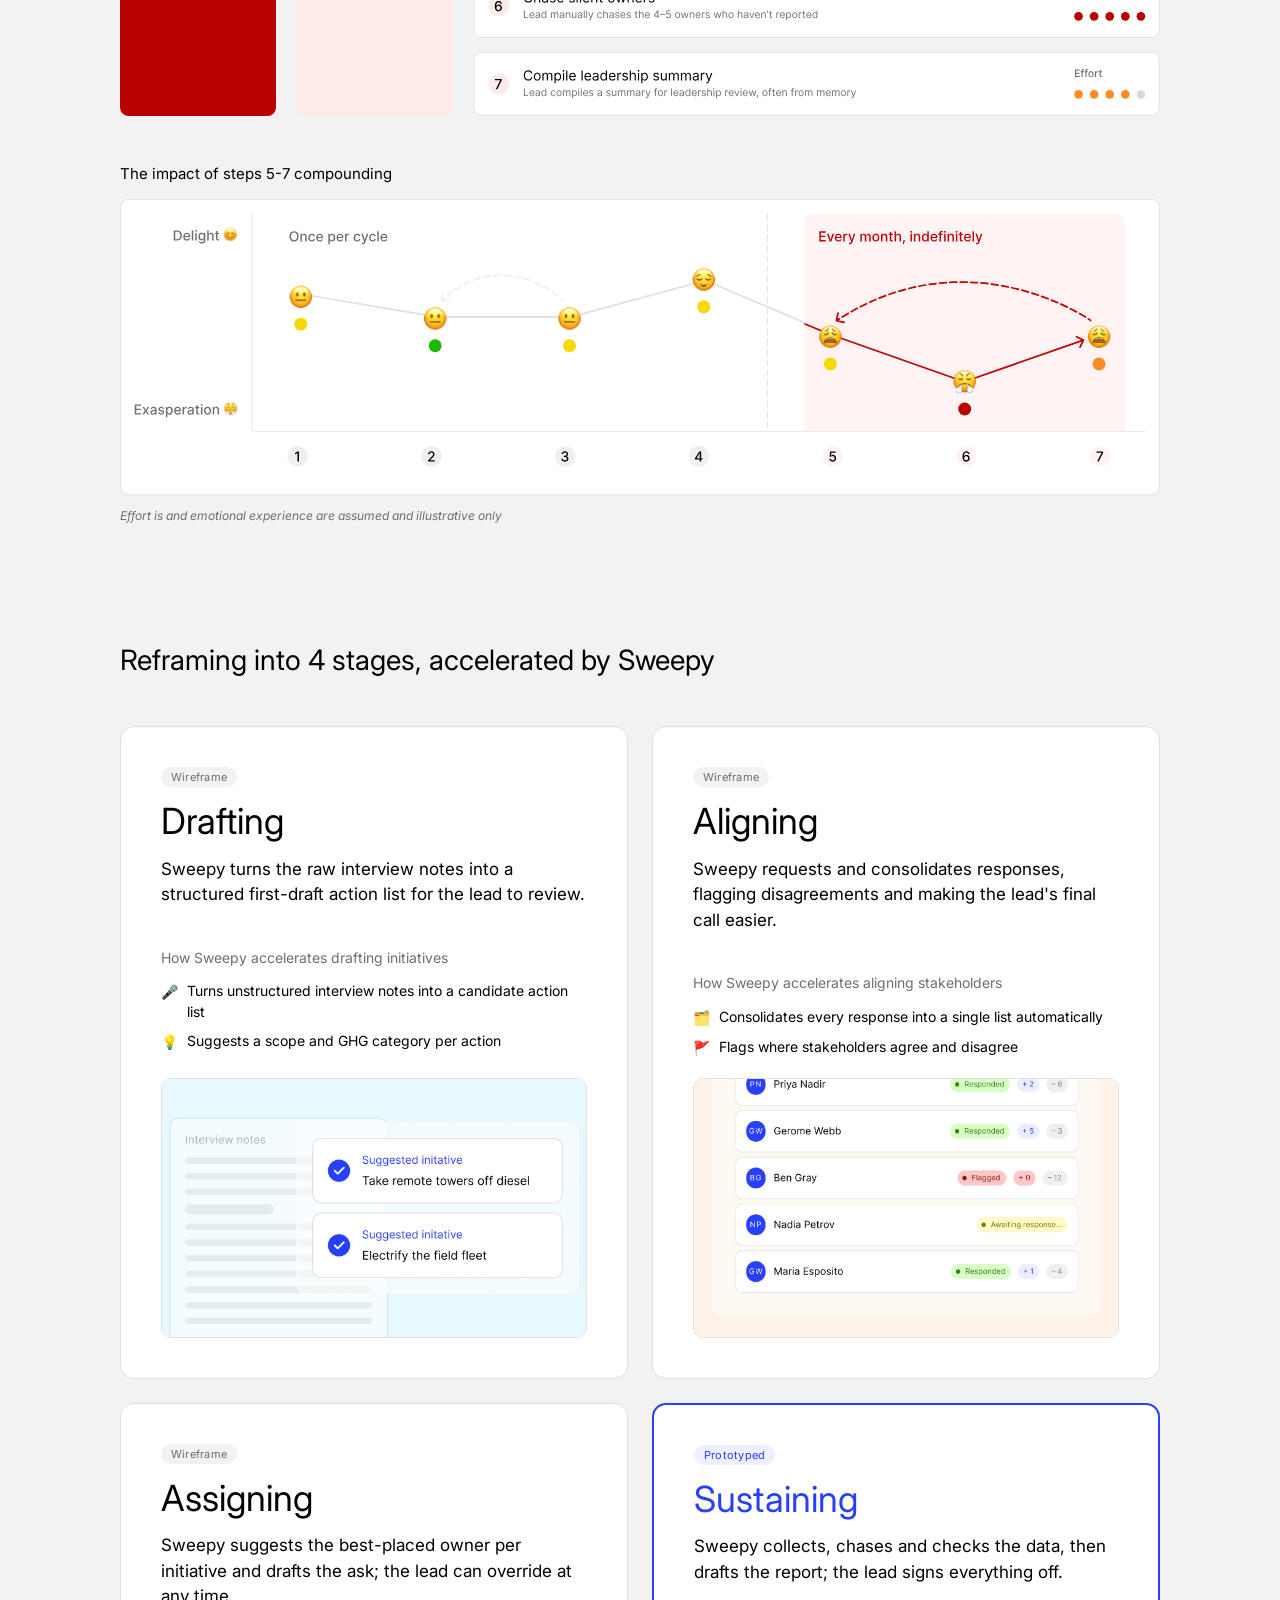
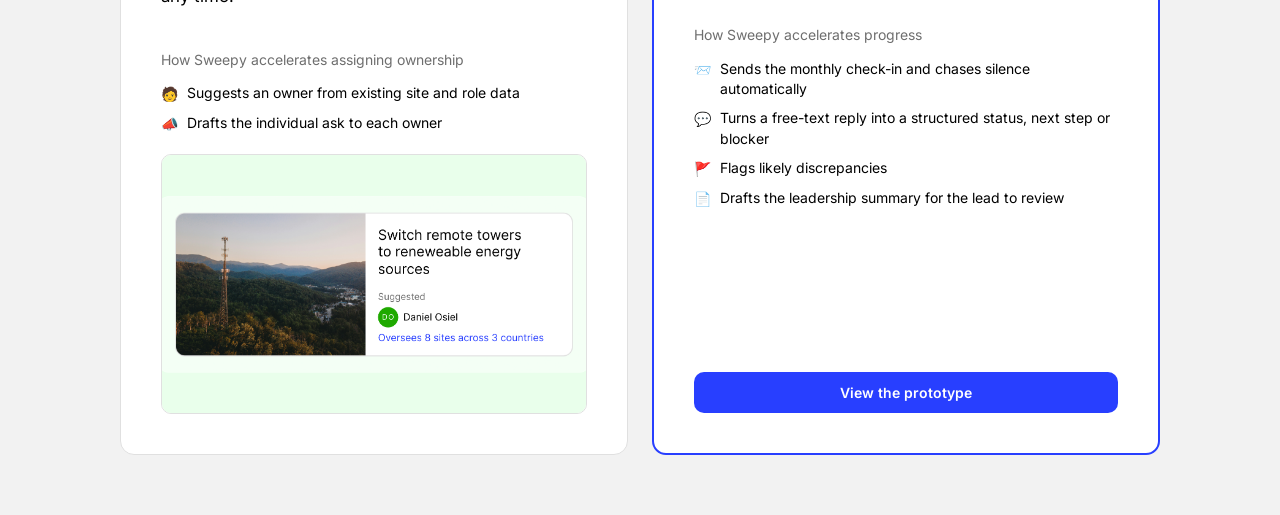
==== commit d0fb3f0e: "Reword hero: "Act flow" -> "actions flow" Co-Authored-By: Claude Opus 4.8 <noreply@anthropic.com>" ====
--- a/index.html
+++ b/index.html
@@ -7,7 +7,7 @@
 <link rel="preconnect" href="https://fonts.googleapis.com">
 <link rel="preconnect" href="https://fonts.gstatic.com" crossorigin>
 <link href="https://fonts.googleapis.com/css2?family=Inter:ital,wght@0,400;0,500;0,700;1,400;1,700&display=swap" rel="stylesheet">
-<link rel="stylesheet" href="css/act-view.css?v=fc30">
+<link rel="stylesheet" href="css/act-view.css?v=fc31">
 <style>
 :root {
   --primary: #283fff;
@@ -653,7 +653,7 @@
 ============================================================ -->
 <section class="section-hero">
   <p class="eyebrow hero-eyebrow">AI-accelerated workflow</p>
-  <h1 class="hero-h1">Simplifying the Act flow and accelerating TTV with the help of Sweepy</h1>
+  <h1 class="hero-h1">Simplifying the actions flow and accelerating TTV with the help of Sweepy</h1>
 </section>
 
 <!-- ============================================================
@@ -1086,16 +1086,22 @@
       document.body.style.backgroundColor = 'rgb(40,63,255)';
       if (lockBtn) lockBtn.classList.add('is-visible');
     }
-    // Smooth-scroll to a target and run onSettle once the scroll has actually stopped
-    // (programmatic=true keeps the lock/pin out of the way during the flight).
+    // Smooth-scroll to a target and run onSettle only once we've actually REACHED it.
+    // (The previous version settled when the position was unchanged for 3 frames — but
+    //  right after display:block the browser can take a few frames to start the smooth
+    //  scroll, so that check fired at the pre-scroll position and locked the page there:
+    //  blue background, no scroll. Intermittent, timing-dependent. This waits for the
+    //  target, with a ~3s frame-cap safety net and an exact final snap.)
     function smoothScrollTo(targetY, onSettle) {
       programmatic = true;
+      var maxY = Math.max(0, document.documentElement.scrollHeight - window.innerHeight);
+      targetY = Math.max(0, Math.min(targetY, maxY));   // clamp so "reached" can be exact
       window.scrollTo({ top: targetY, behavior: 'smooth' });
-      var lastY = NaN, stable = 0;
+      var frames = 0;
       (function settle() {
-        var y = window.pageYOffset;
-        if (y === lastY) { stable++; } else { stable = 0; lastY = y; }
-        if (stable >= 3 || Math.abs(y - targetY) <= 2) {
+        frames++;
+        if (Math.abs(window.pageYOffset - targetY) <= 2 || frames > 180) {
+          window.scrollTo(0, targetY);   // guarantee the exact final position
           programmatic = false;
           if (onSettle) onSettle();
           return;
@@ -1198,7 +1204,7 @@
 </script>
 
 <!-- Act view — high-fidelity prototype (fills the browser chrome above) -->
-<script src="js/act-view.js?v=fc30" defer></script>
+<script src="js/act-view.js?v=fc31" defer></script>
 
 </body>
 </html>
